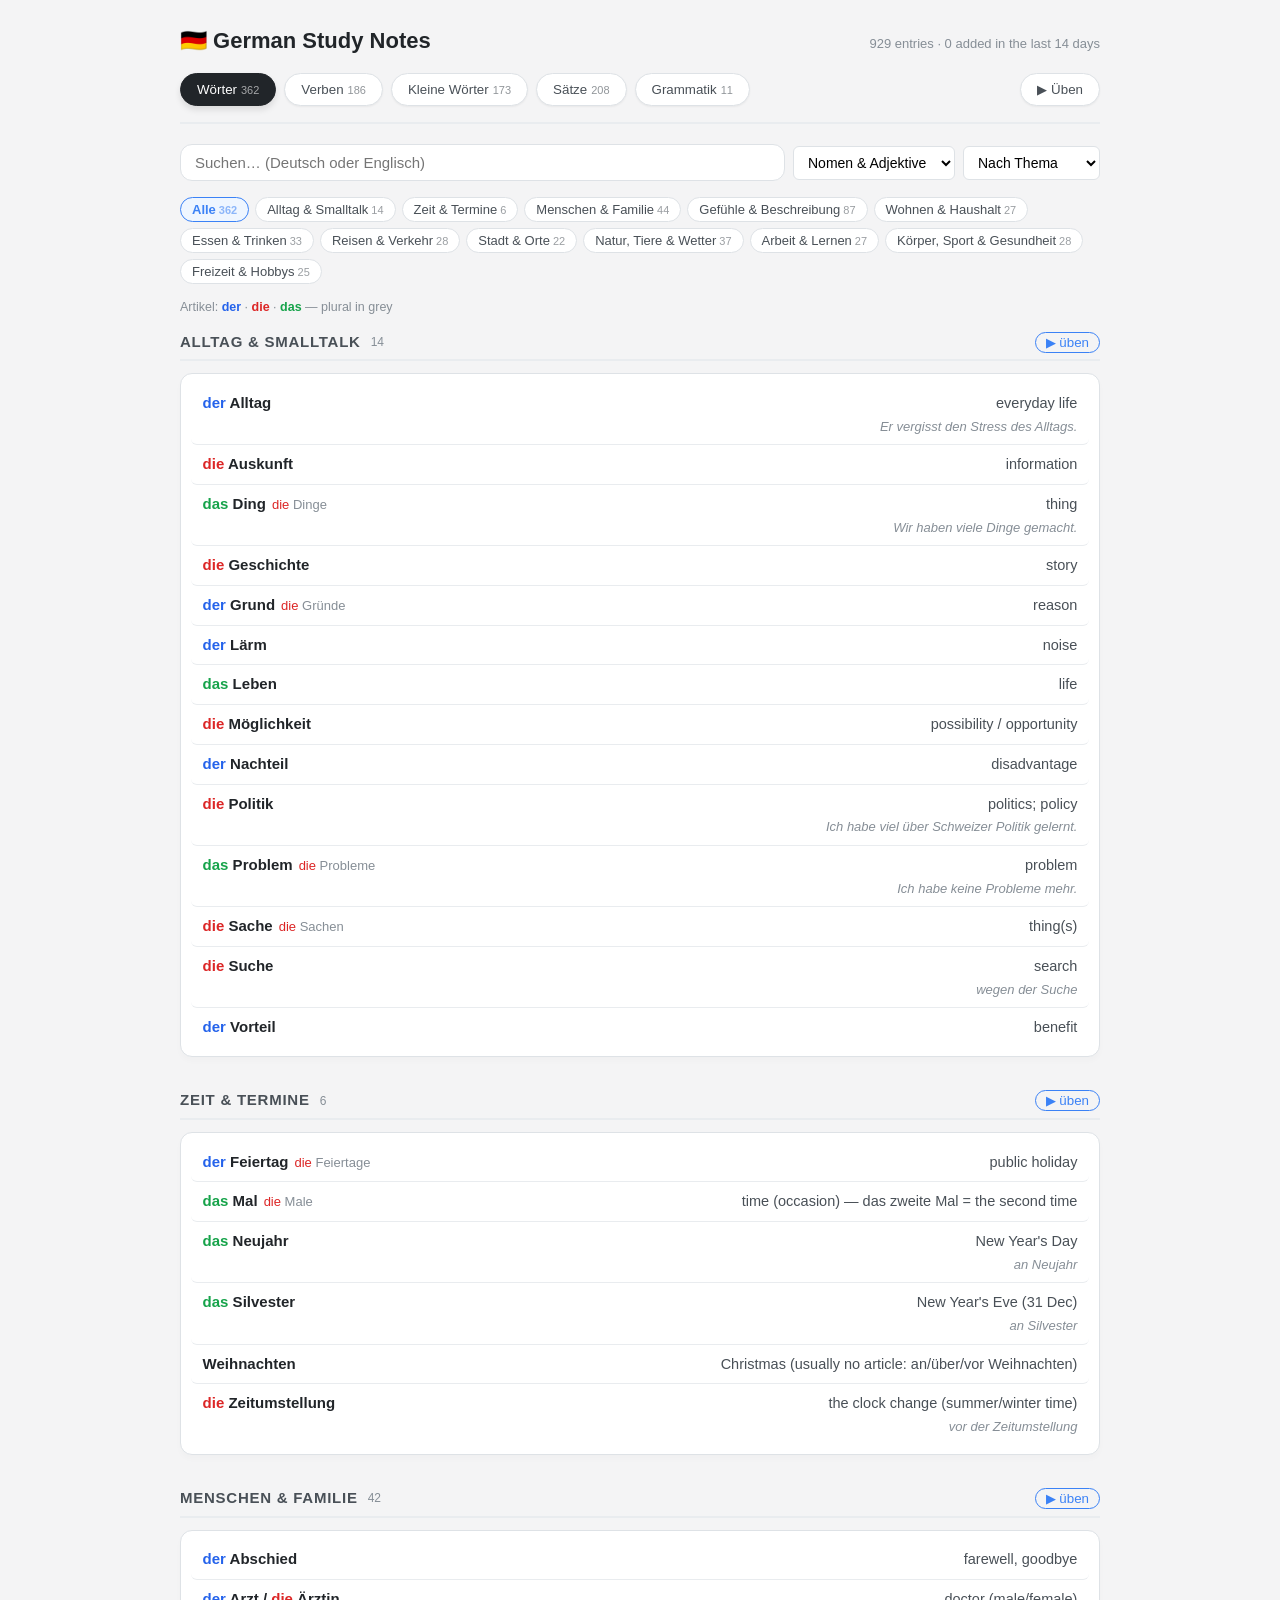
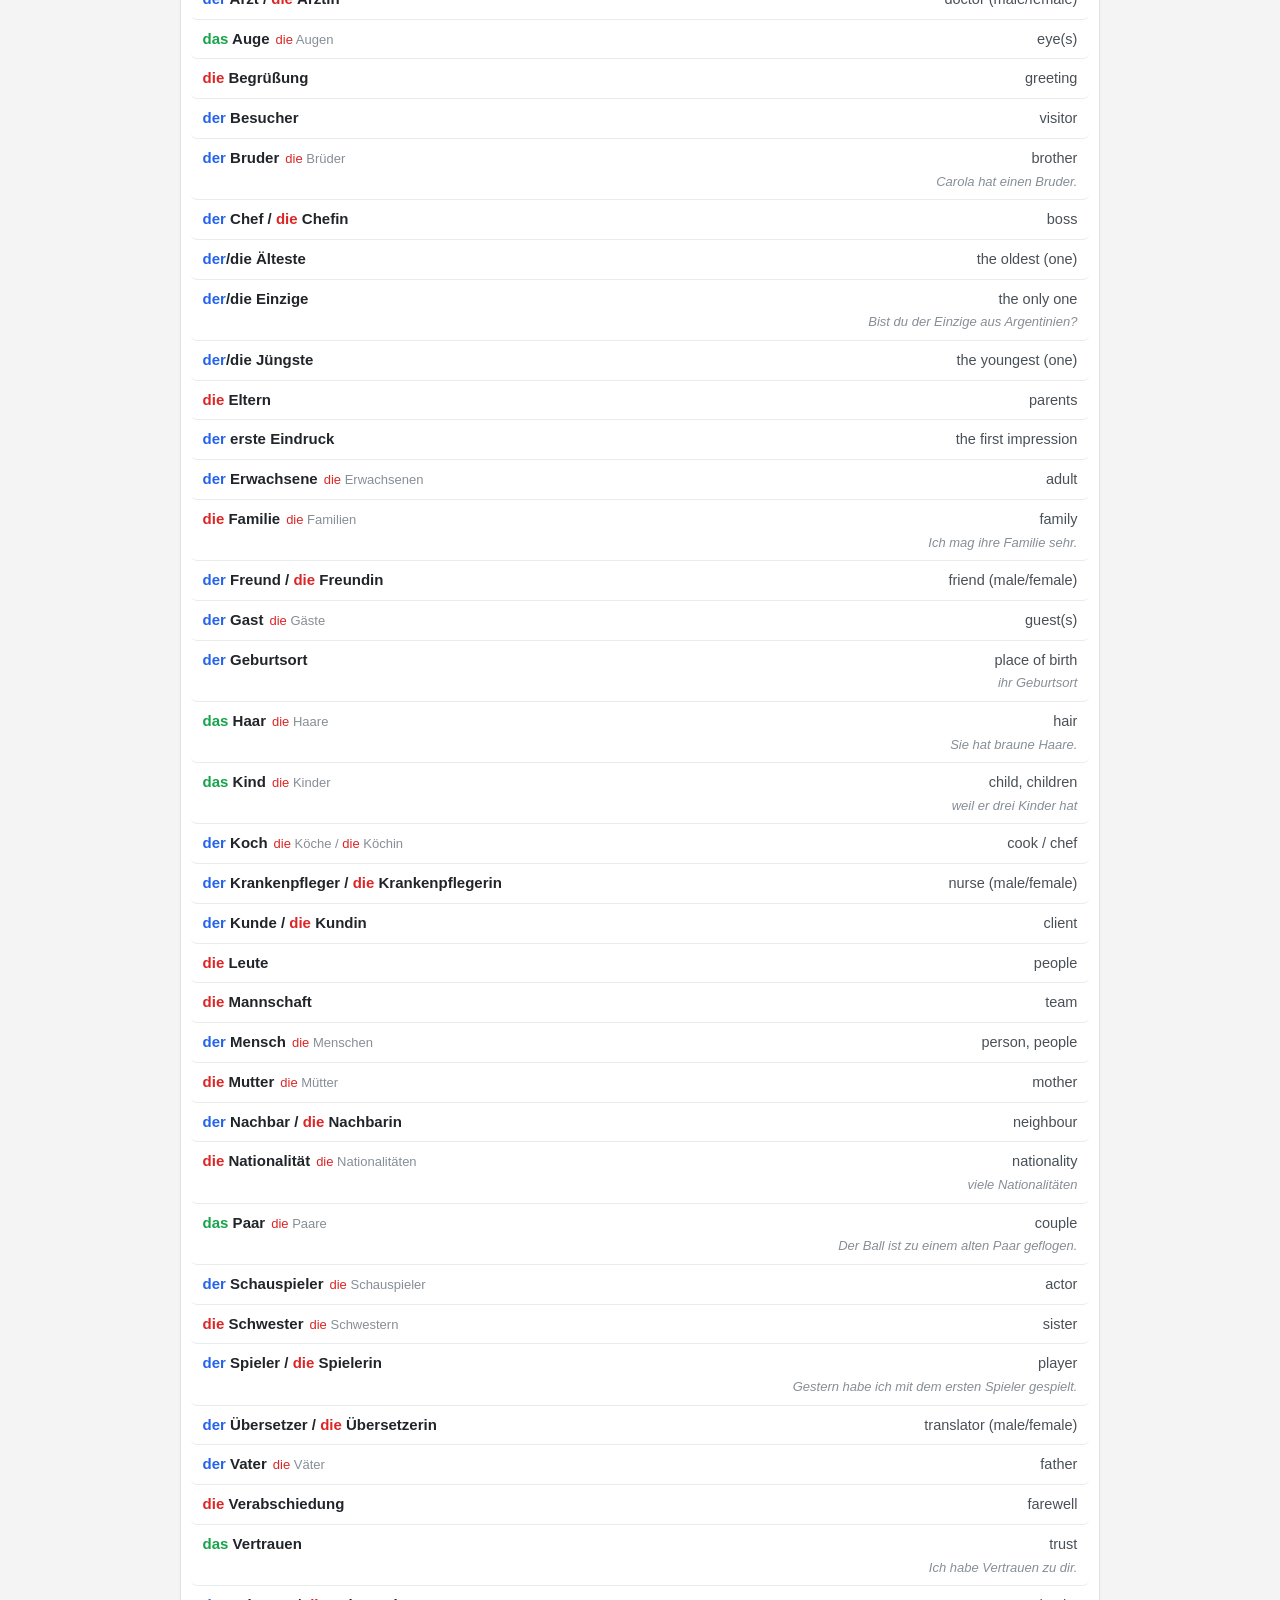
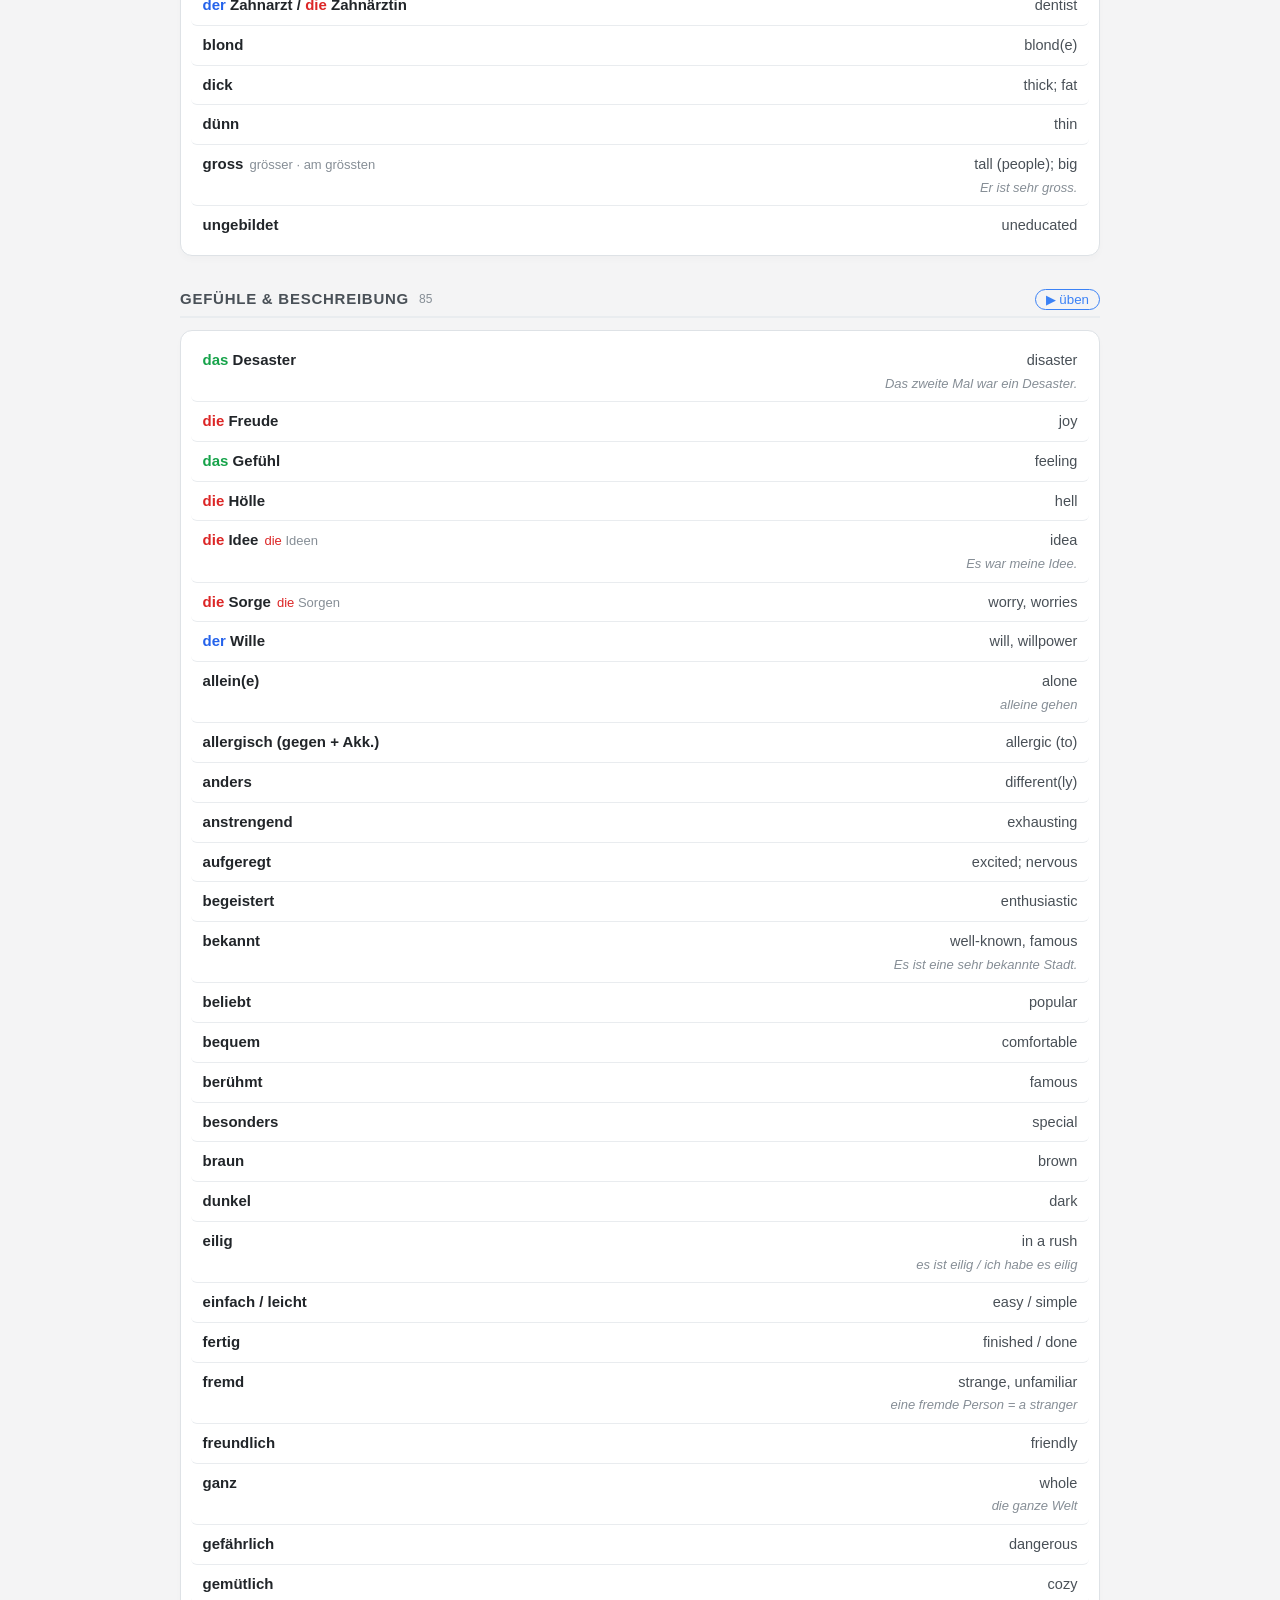
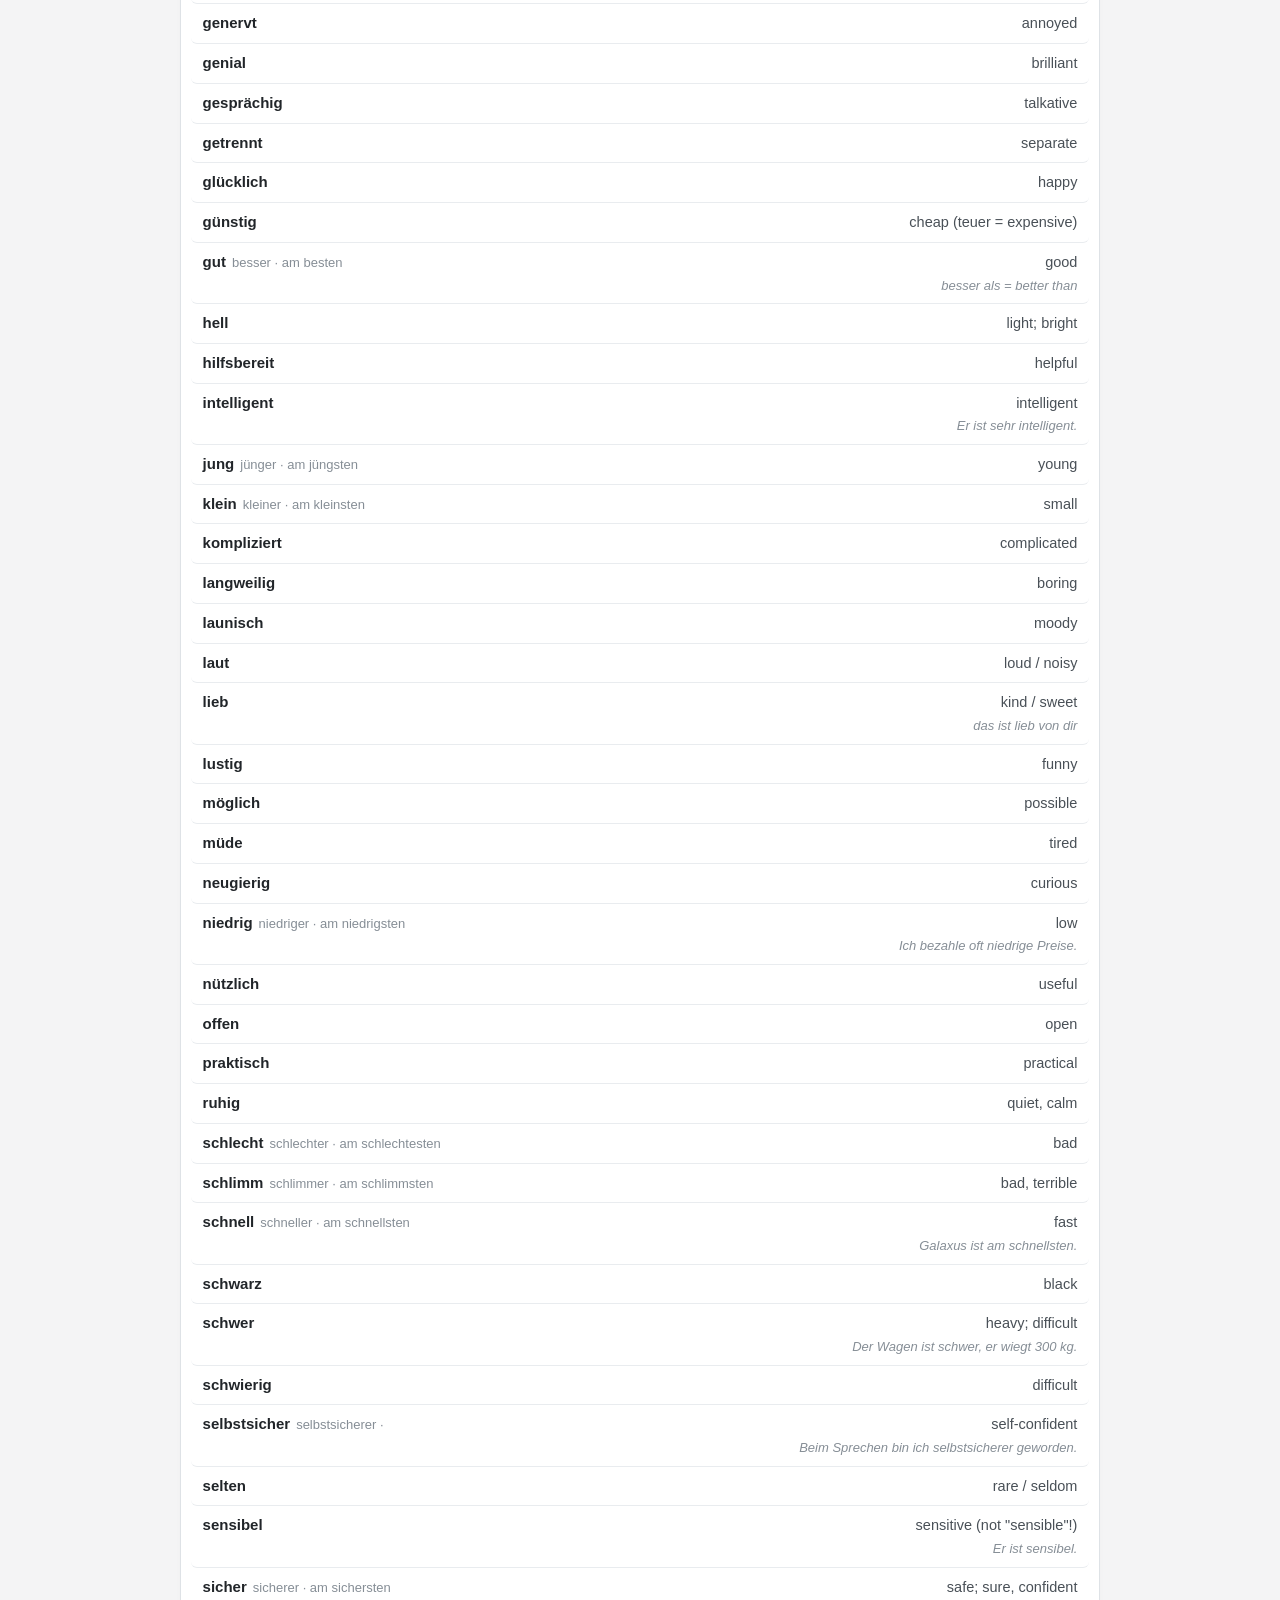
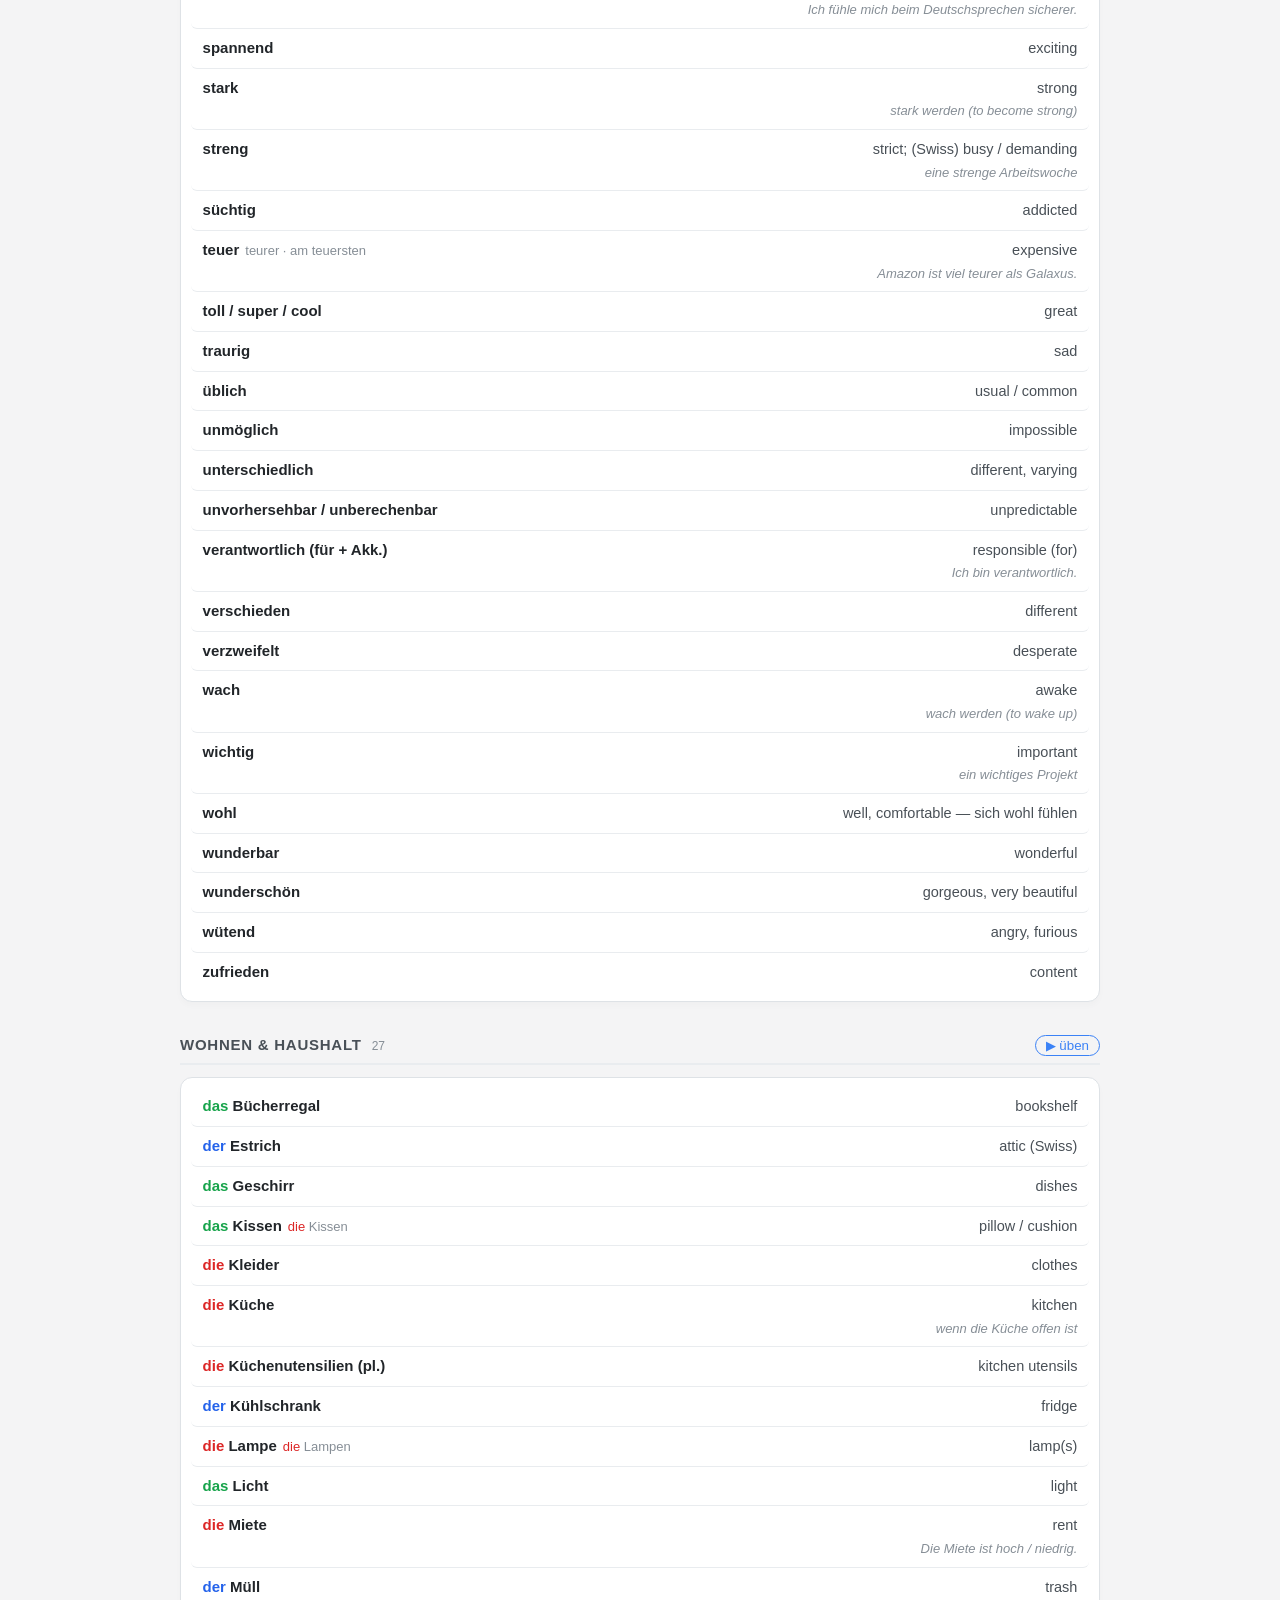
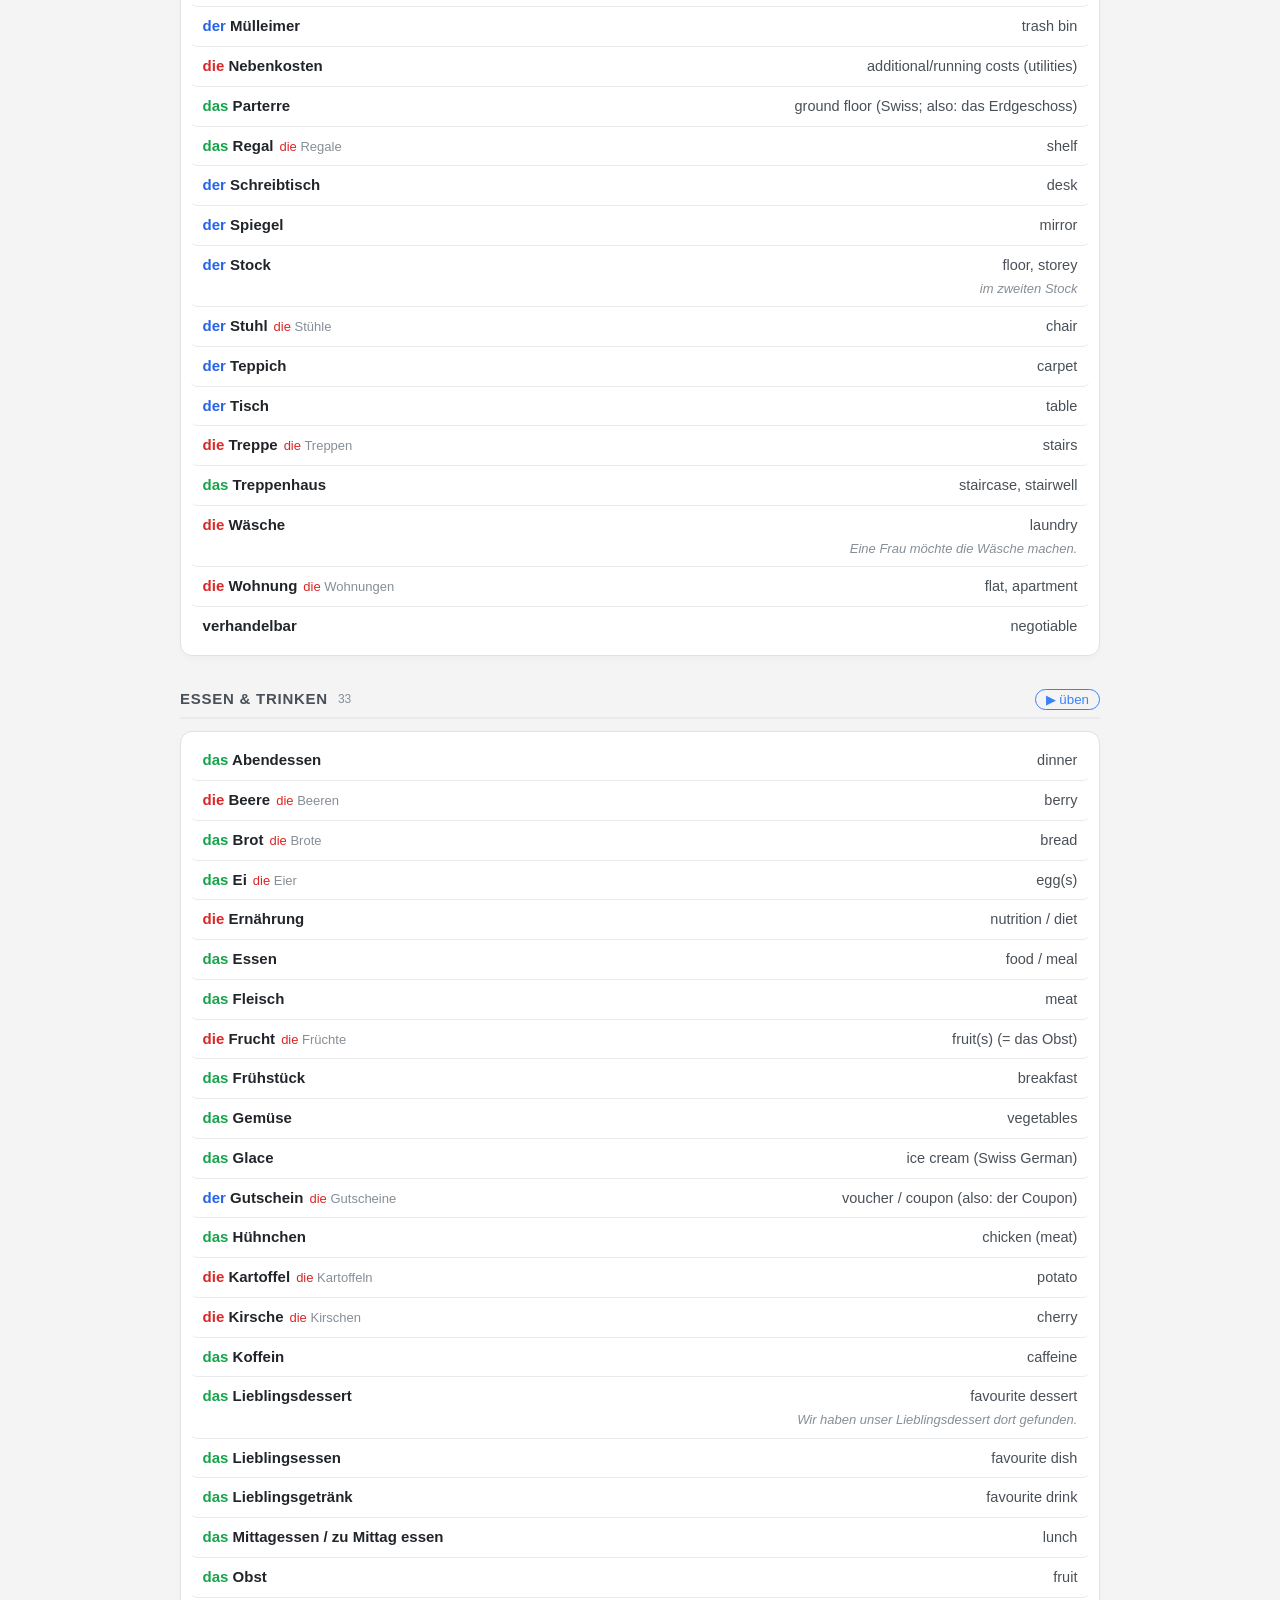
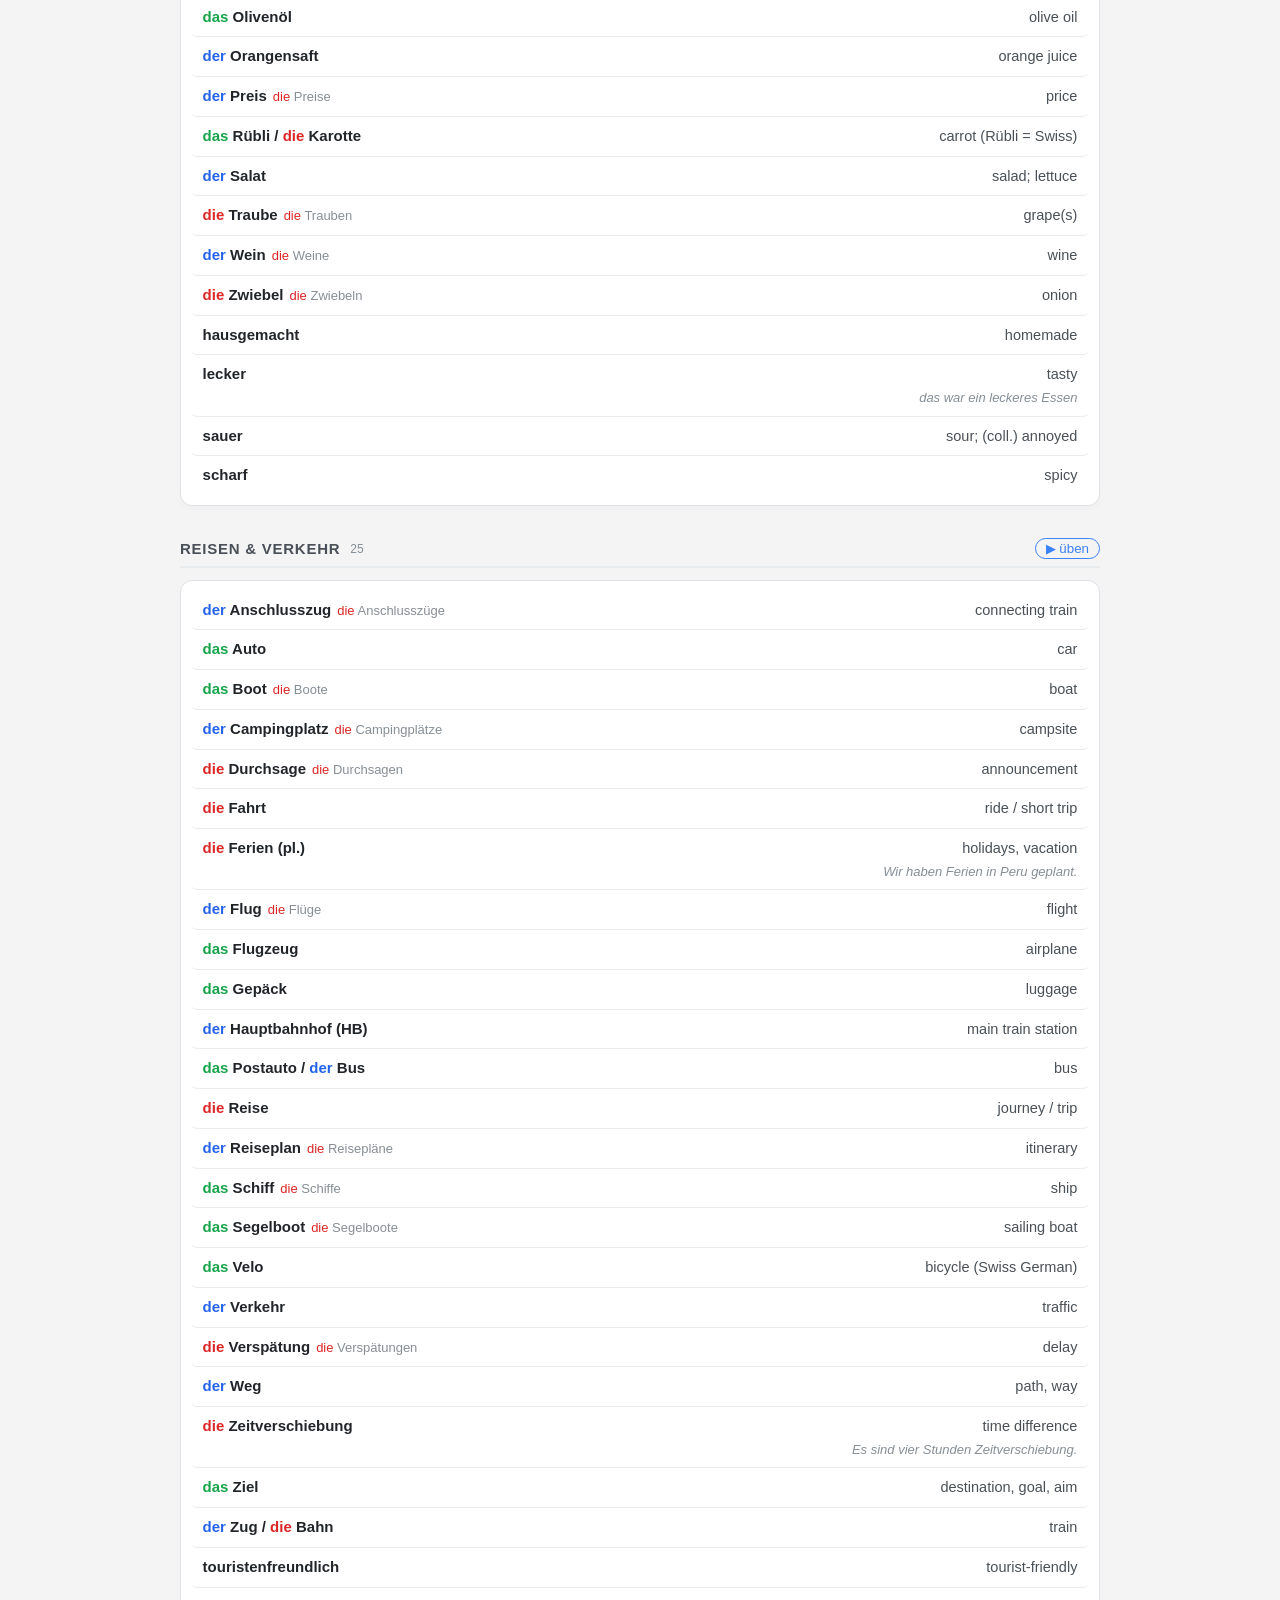
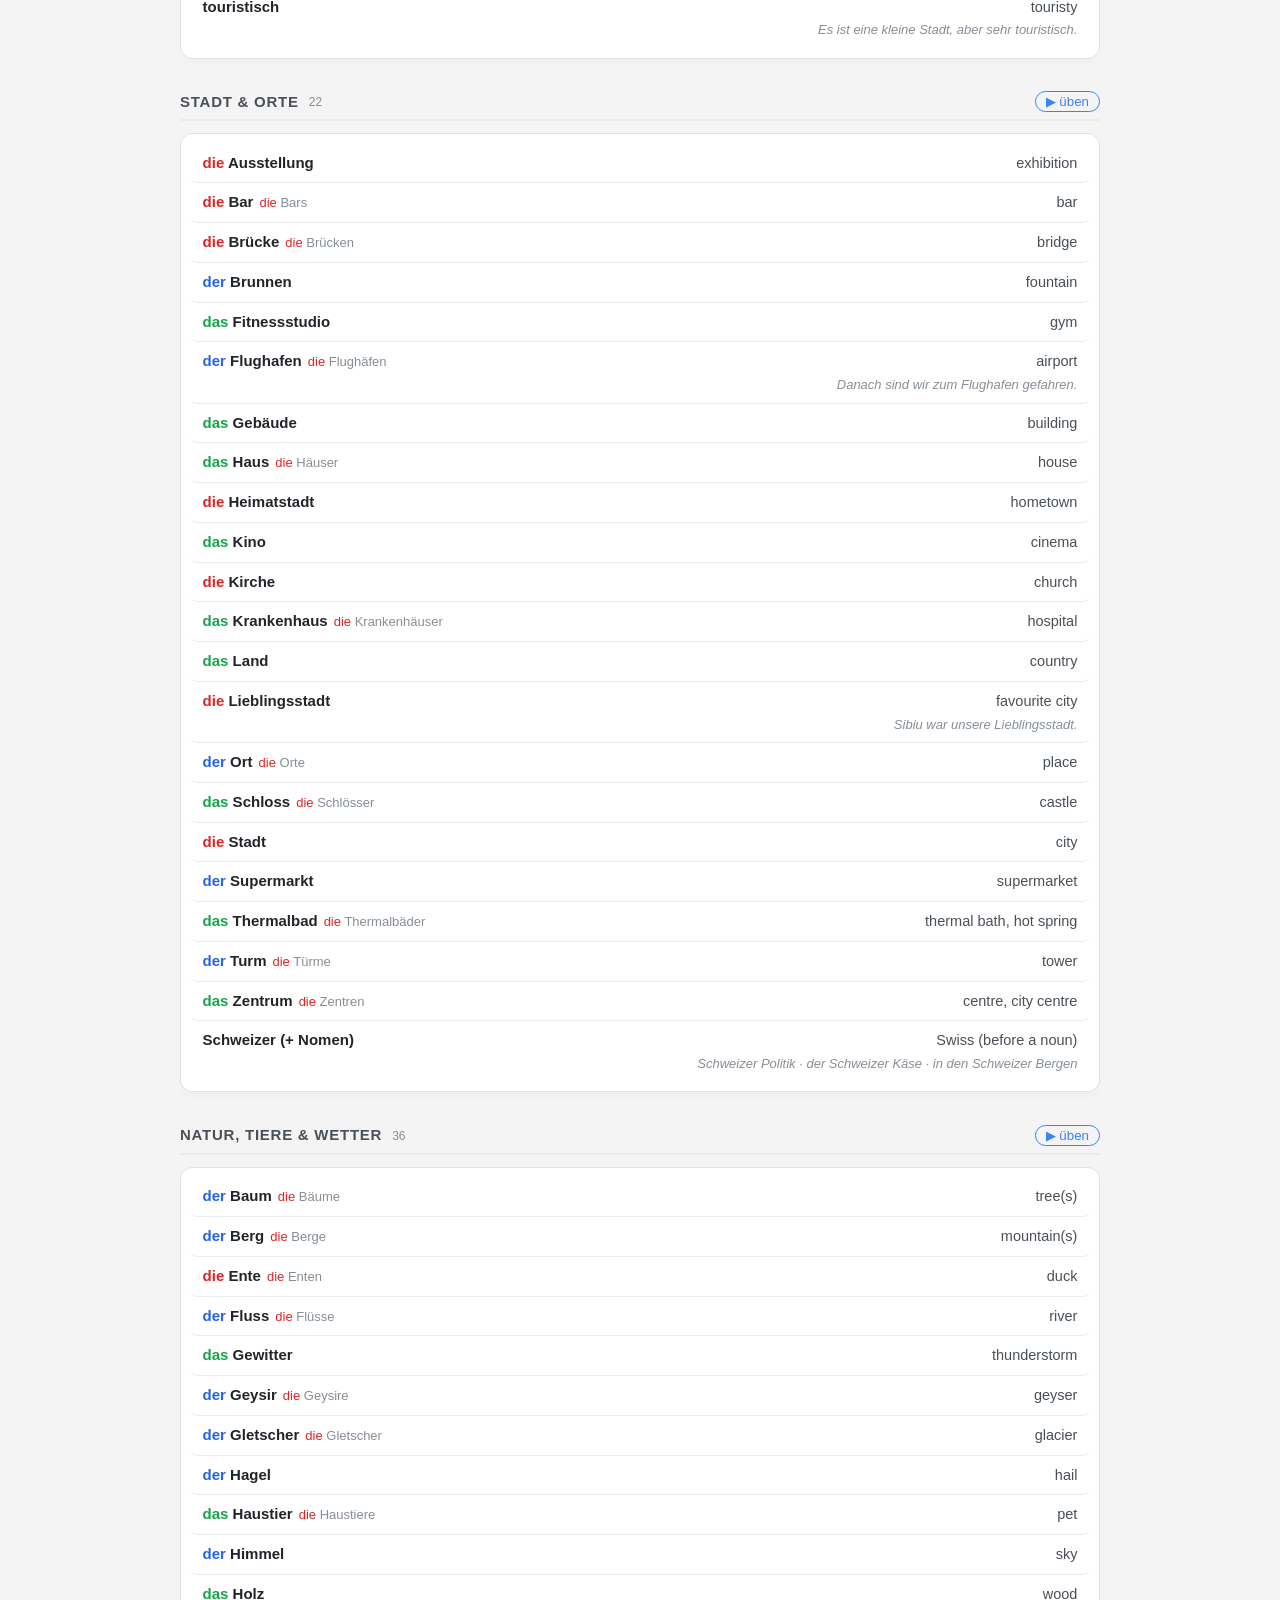
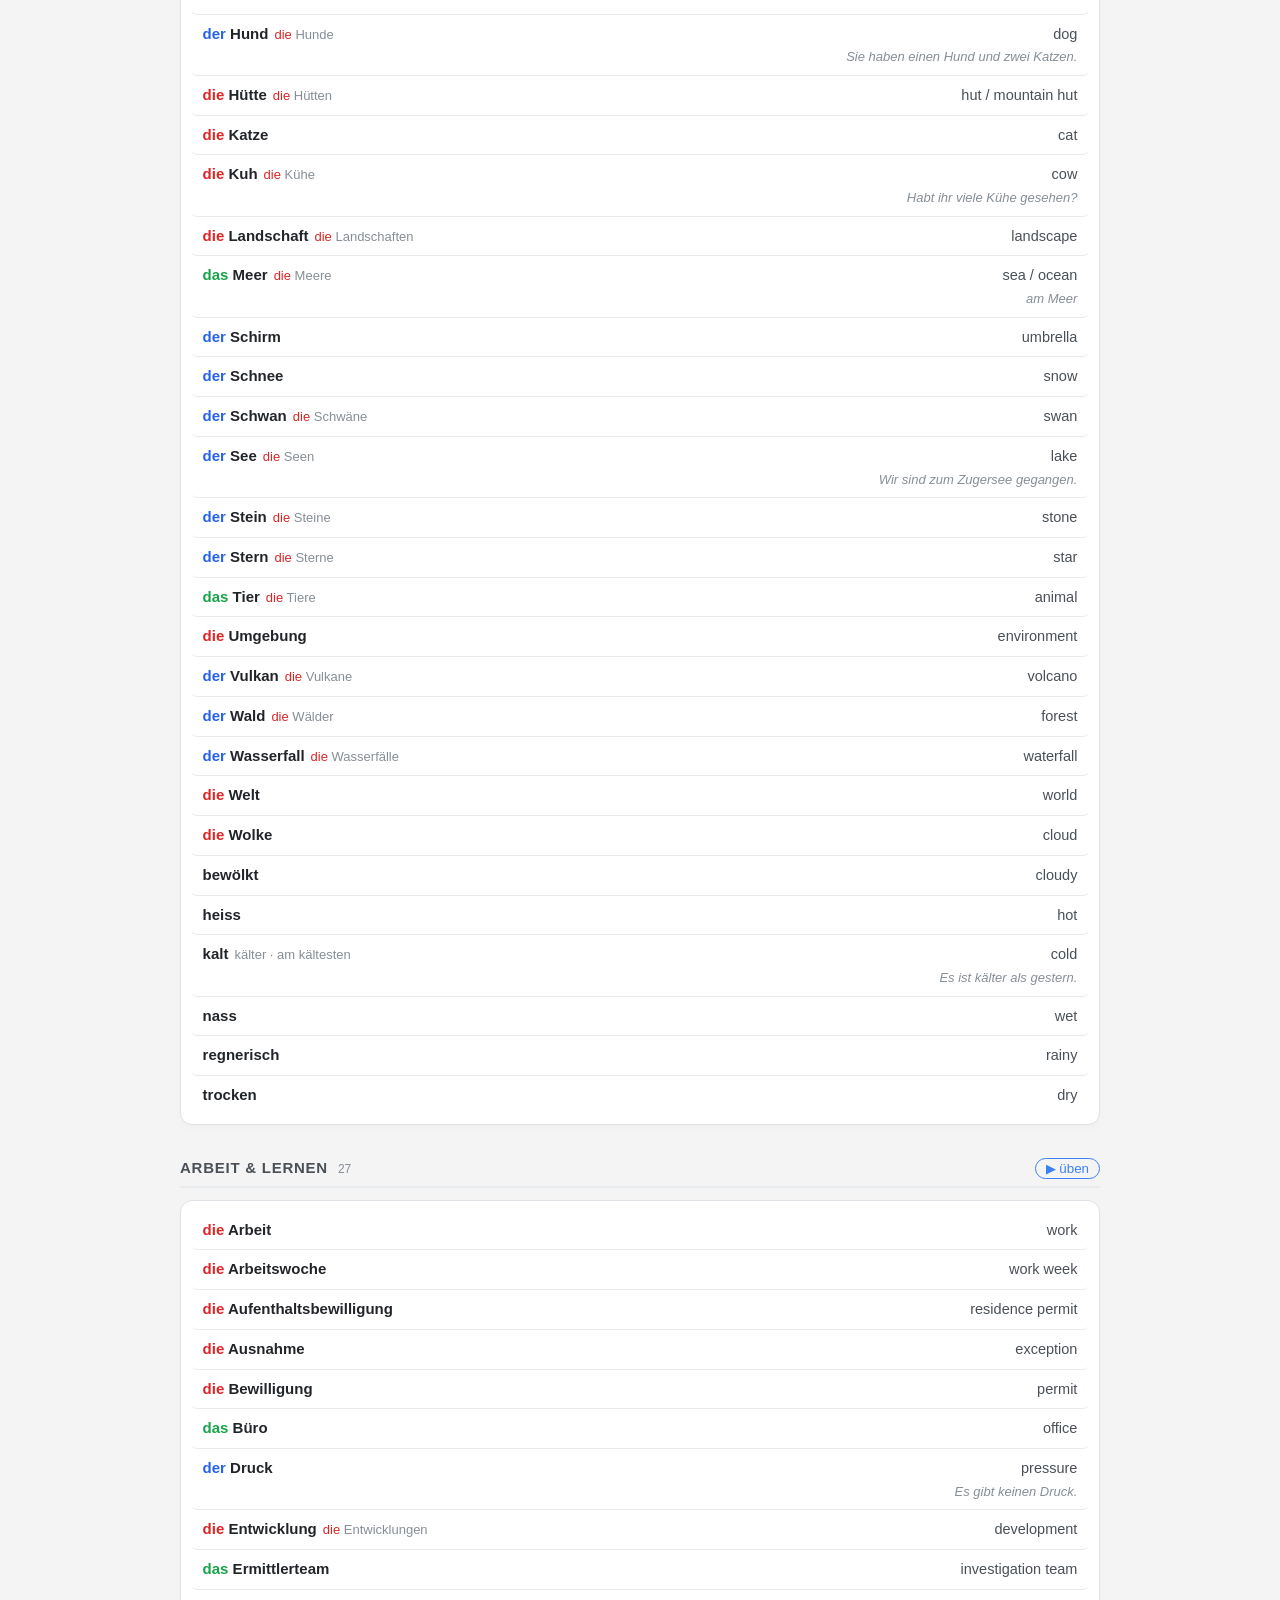
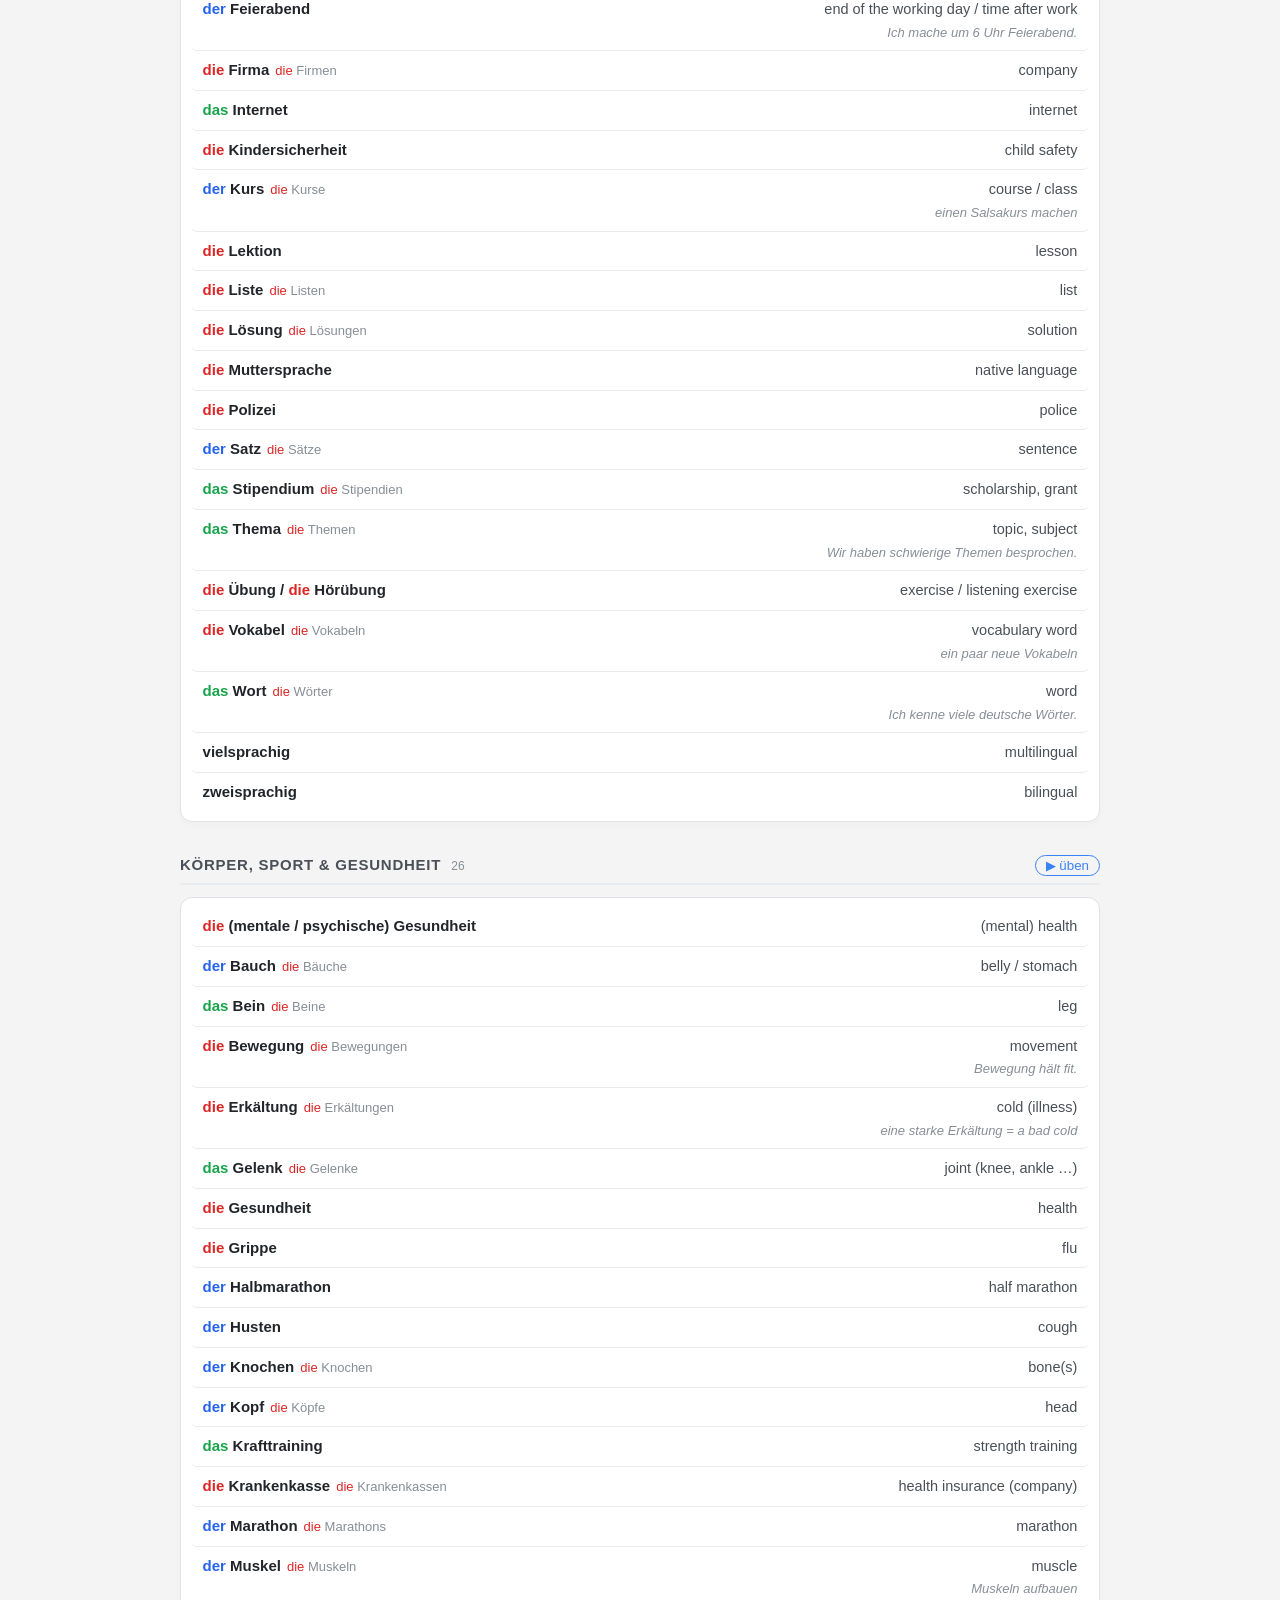
==== alle.html @ 9956e1be "Split index.html into css/, js/ and data/ files (no behaviour change) Co-Authored-By: Claude Opus 5." ====
<!DOCTYPE html>
<html lang="de">
<head>
<meta charset="UTF-8">
<meta name="viewport" content="width=device-width, initial-scale=1.0">
<title>German Study Notes</title>
<link rel="stylesheet" href="css/style.css">
</head>
<body>
<header>
  <h1>🇩🇪 German Study Notes</h1>
  <div class="stats" id="stats"></div>
</header>
<nav class="nav" id="nav"></nav>
<main id="main"></main>

<script src="data/topics.js"></script>
<script src="data/words.js"></script>
<script src="data/verbs.js"></script>
<script src="data/small.js"></script>
<script src="data/phrases.js"></script>
<script src="data/grammar.js"></script>
<script src="js/app.js"></script>
</body>
</html>
---- css/style.css ----
:root {
    --bg: #f4f4f5; --card: #ffffff; --border: #dee2e6; --border-2: #e9ecef; --border-3: #f8f9fa;
    --text: #212529; --text-2: #495057; --text-3: #868e96;
    --accent: #3b82f6; --accent-light: #eff6ff;
    --der: #2563eb; --die: #dc2626; --das: #16a34a; --pl: #9333ea;
    --r-lg: 12px; --r-sm: 6px;
  }
  * { box-sizing: border-box; }
  body { margin: 0 auto; max-width: 960px; padding: 1.5rem 1.25rem 4rem; font-family: -apple-system, BlinkMacSystemFont, "Segoe UI", Roboto, Helvetica, Arial, sans-serif; background: var(--bg); color: var(--text); line-height: 1.5; }
  header { display: flex; align-items: baseline; justify-content: space-between; gap: 1rem; flex-wrap: wrap; margin-bottom: 1rem; }
  header h1 { font-size: 22px; margin: 0; }
  header .stats { font-size: 13px; color: var(--text-3); }
  .nav { display: flex; flex-wrap: wrap; gap: 8px; padding-bottom: 1rem; border-bottom: 2px solid var(--border-2); margin-bottom: 1.25rem; }
  .tab { font: 500 14px inherit; font-family: inherit; padding: 8px 16px; border-radius: 24px; border: 1px solid var(--border); background: var(--card); cursor: pointer; color: var(--text-2); transition: all .2s; box-shadow: 0 1px 2px rgba(0,0,0,.05); }
  .tab:hover { background: var(--border-3); color: var(--text); }
  .tab.active { background: var(--text); color: #fff; border-color: var(--text); box-shadow: 0 4px 6px rgba(0,0,0,.1); }
  .tab .n { font-size: 11px; opacity: .6; margin-left: 4px; }
  .tab.practice { margin-left: auto; }
  .tab.practice.active { background: var(--accent); border-color: var(--accent); }
  .toolbar { display: flex; flex-wrap: wrap; gap: 8px; align-items: center; margin-bottom: 1rem; }
  .search { flex: 1 1 240px; font-size: 15px; padding: 9px 14px; border: 1px solid var(--border); border-radius: var(--r-lg); background: var(--card); }
  select { font: inherit; font-size: 14px; padding: 7px 10px; border-radius: var(--r-sm); border: 1px solid var(--border); background: var(--card); }
  .chips { display: flex; flex-wrap: wrap; gap: 6px; margin-bottom: 1.25rem; }
  .chip { font-family: inherit; font-size: 13px; padding: 4px 11px; border-radius: 16px; border: 1px solid var(--border); background: var(--card); color: var(--text-2); cursor: pointer; }
  .chip:hover { border-color: var(--text-3); }
  .chip.on { background: var(--accent-light); border-color: var(--accent); color: var(--accent); font-weight: 600; }
  .chip .n { opacity: .55; font-size: 11px; margin-left: 3px; }
  .section { display: none; } .section.visible { display: block; animation: fadeIn .25s ease; }
  @keyframes fadeIn { from { opacity: 0; transform: translateY(4px); } to { opacity: 1; transform: none; } }
  h3 { display: flex; align-items: center; gap: 10px; font-size: 15px; font-weight: 600; color: var(--text-2); text-transform: uppercase; letter-spacing: .05em; margin: 2rem 0 .75rem; border-bottom: 2px solid var(--border-2); padding-bottom: 6px; }
  h3:first-child { margin-top: 0; }
  h3 .count { font-size: 12px; color: var(--text-3); font-weight: 500; letter-spacing: 0; text-transform: none; }
  h3 .go { margin-left: auto; font: 500 12px inherit; font-family: inherit; text-transform: none; letter-spacing: 0; color: var(--accent); background: none; border: 1px solid var(--accent); border-radius: 14px; padding: 2px 10px; cursor: pointer; }
  h3 .go:hover { background: var(--accent-light); }
  .card { background: var(--card); border: 1px solid var(--border); border-radius: var(--r-lg); padding: .6rem; margin-bottom: 1rem; box-shadow: 0 4px 6px rgba(0,0,0,.02); }
  .row { display: flex; justify-content: space-between; align-items: baseline; gap: 1.5rem; padding: 8px 12px; border-bottom: 1px solid var(--border-2); font-size: 15px; border-radius: var(--r-sm); }
  .row:last-child { border-bottom: none; }
  .row:hover { background: var(--bg); }
  .de { font-weight: 600; flex: 1; }
  .en { color: var(--text-2); font-size: 14.5px; text-align: right; flex: 1; }
  .ex { display: block; font-size: 13px; color: var(--text-3); font-style: italic; font-weight: 400; margin-top: 2px; }
  .en .ex { text-align: right; }
  .pl { font-weight: 400; color: var(--text-3); font-size: 13px; margin-left: 6px; }
  .komp { font-weight: 400; color: var(--text-3); font-size: 13px; margin-left: 6px; }
  .art-der { color: var(--der); } .art-die { color: var(--die); } .art-das { color: var(--das); }
  .new { font-size: 10px; font-weight: 700; color: #fff; background: var(--accent); border-radius: 8px; padding: 1px 6px; margin-left: 6px; vertical-align: 2px; }
  .legend { font-size: 12.5px; color: var(--text-3); margin: -6px 0 14px; }
  .legend b { font-weight: 600; }
  .empty { color: var(--text-3); font-style: italic; padding: 2rem; text-align: center; }
  /* verbs */
  .vtable { width: 100%; border-collapse: collapse; font-size: 14.5px; }
  .vtable th { text-align: left; padding: 9px 12px; background: var(--border-3); color: var(--text-2); font-weight: 600; border-bottom: 2px solid var(--border-2); font-size: 13px; }
  .vtable td { padding: 8px 12px; border-bottom: 1px solid var(--border-2); vertical-align: top; }
  .vtable tr.v { cursor: pointer; }
  .vtable tr.v:hover td { background: var(--bg); }
  .vtable tr.v td:first-child::before { content: "▸ "; color: var(--accent); font-size: 11px; }
  .vtable tr.v.open td:first-child::before { content: "▾ "; }
  .vf { font-weight: 600; color: var(--accent); }
  .tag { display: inline-block; font-size: 10.5px; font-weight: 600; padding: 0 6px; border-radius: 8px; margin-left: 4px; vertical-align: 1px; }
  .tag.irr { background: #fef3c7; color: #92400e; } .tag.sep { background: #e0f2fe; color: #075985; } .tag.refl { background: #f3e8ff; color: #6b21a8; } .tag.sein { background: #dcfce7; color: #166534; }
  .vdetail td { background: var(--bg); }
  .conj-grid { display: grid; grid-template-columns: repeat(3, 1fr); gap: 6px 14px; margin: 4px 0 8px; }
  .conj-grid div { background: var(--card); border: 1px solid var(--border-2); border-radius: var(--r-sm); padding: 4px 10px; display: flex; justify-content: space-between; gap: 8px; }
  .pro { color: var(--text-3); }
  .vnote { font-size: 13px; color: var(--text-2); margin-top: 4px; }
  /* grammar */
  .toc { display: flex; flex-wrap: wrap; gap: 6px; margin-bottom: 1.25rem; }
  .gsec { background: var(--card); border: 1px solid var(--border); border-radius: var(--r-lg); padding: 1.25rem 1.4rem; margin-bottom: 1.25rem; scroll-margin-top: 12px; }
  .gsec h2 { font-size: 18px; margin: 0 0 .6rem; display: flex; align-items: center; gap: 10px; }
  .gsec h2 .num { font-size: 13px; color: var(--text-3); font-weight: 500; }
  .gsec h2 .go { margin-left: auto; font: 500 12px inherit; font-family: inherit; color: var(--accent); background: none; border: 1px solid var(--accent); border-radius: 14px; padding: 2px 10px; cursor: pointer; }
  .gsec p { margin: 0 0 8px; font-size: 14.5px; color: var(--text-2); }
  .rule { border-left: 4px solid var(--accent); padding: 10px 14px; margin: 10px 0; background: var(--accent-light); border-radius: 0 var(--r-sm) var(--r-sm) 0; }
  .rule .t { font-weight: 600; font-size: 15.5px; }
  .rule .e { font-size: 14.5px; color: var(--text-2); margin-top: 2px; }
  .rule .n { font-size: 13px; color: var(--text-2); margin-top: 4px; font-style: italic; opacity: .85; }
  .gtable { width: 100%; border-collapse: collapse; font-size: 14px; margin: 10px 0; }
  .gtable th { text-align: left; padding: 7px 10px; background: var(--border-3); border-bottom: 2px solid var(--border-2); color: var(--text-2); }
  .gtable td { padding: 6px 10px; border-bottom: 1px solid var(--border-2); }
  .gcols { columns: 3 220px; column-gap: 20px; font-size: 14px; margin-top: 8px; }
  .gcols div { break-inside: avoid; padding: 3px 0; border-bottom: 1px dashed var(--border-2); }
  details summary { cursor: pointer; color: var(--accent); font-size: 14px; margin-top: 8px; }
  /* practice */
  .pr-settings { display: grid; grid-template-columns: repeat(auto-fill, minmax(170px, 1fr)); gap: 10px 14px; background: var(--card); border: 1px solid var(--border); border-radius: var(--r-lg); padding: 14px 16px; margin-bottom: 1rem; }
  .pr-settings label { display: flex; flex-direction: column; gap: 4px; font-size: 12px; font-weight: 600; color: var(--text-3); text-transform: uppercase; letter-spacing: .04em; }
  .pr-settings label.inline { flex-direction: row; align-items: center; gap: 6px; text-transform: none; letter-spacing: 0; font-size: 14px; color: var(--text-2); font-weight: 500; }
  .pr-info { display: flex; justify-content: space-between; flex-wrap: wrap; gap: 8px; font-size: 13.5px; color: var(--text-2); margin-bottom: 10px; }
  .boxes { display: flex; gap: 3px; align-items: center; }
  .boxes span { display: inline-block; min-width: 26px; text-align: center; font-size: 11px; padding: 1px 4px; border-radius: 4px; background: var(--border-2); color: var(--text-2); }
  .fc { max-width: 640px; margin: 0 auto; min-height: 260px; background: var(--card); border: 2px solid var(--border); border-radius: var(--r-lg); box-shadow: 0 8px 16px rgba(0,0,0,.06); display: flex; flex-direction: column; justify-content: center; align-items: center; text-align: center; padding: 2rem 1.5rem; cursor: pointer; position: relative; }
  .fc .kind { position: absolute; top: 10px; left: 14px; font-size: 11px; color: var(--text-3); text-transform: uppercase; letter-spacing: .05em; }
  .fc .front { font-size: 22px; font-weight: 600; }
  .fc .hint { font-size: 14px; color: var(--text-3); margin-top: 6px; }
  .fc .back { margin-top: 20px; padding-top: 20px; border-top: 1px dashed var(--border-2); color: var(--accent); font-size: 19px; font-weight: 500; width: 100%; }
  .fc .back .ex { color: var(--text-3); font-size: 14px; text-align: center; }
  .fc .tap { position: absolute; bottom: 8px; right: 12px; font-size: 11px; color: var(--text-3); }
  .fc .conj-grid { text-align: left; font-size: 15px; color: var(--text); }
  .grade { display: flex; justify-content: center; gap: 10px; margin-top: 18px; flex-wrap: wrap; }
  .grade button, .btn { font-family: inherit; padding: 10px 20px; font-size: 15px; font-weight: 600; border: none; border-radius: 24px; cursor: pointer; color: #fff; background: var(--text); }
  .grade .again { background: #dc2626; } .grade .hard { background: #d97706; } .grade .good { background: #16a34a; }
  .grade button small { display: block; font-size: 11px; font-weight: 400; opacity: .85; }
  .btn.light { background: var(--card); color: var(--text-2); border: 1px solid var(--border); }
  .kbd { text-align: center; font-size: 12px; color: var(--text-3); margin-top: 12px; }
  @media (max-width: 640px) {
    .row { flex-direction: column; gap: 2px; } .en, .en .ex { text-align: left; }
    .conj-grid { grid-template-columns: 1fr 1fr; }
    .tab.practice { margin-left: 0; }
    .vtable .hide-sm { display: none; }
  }
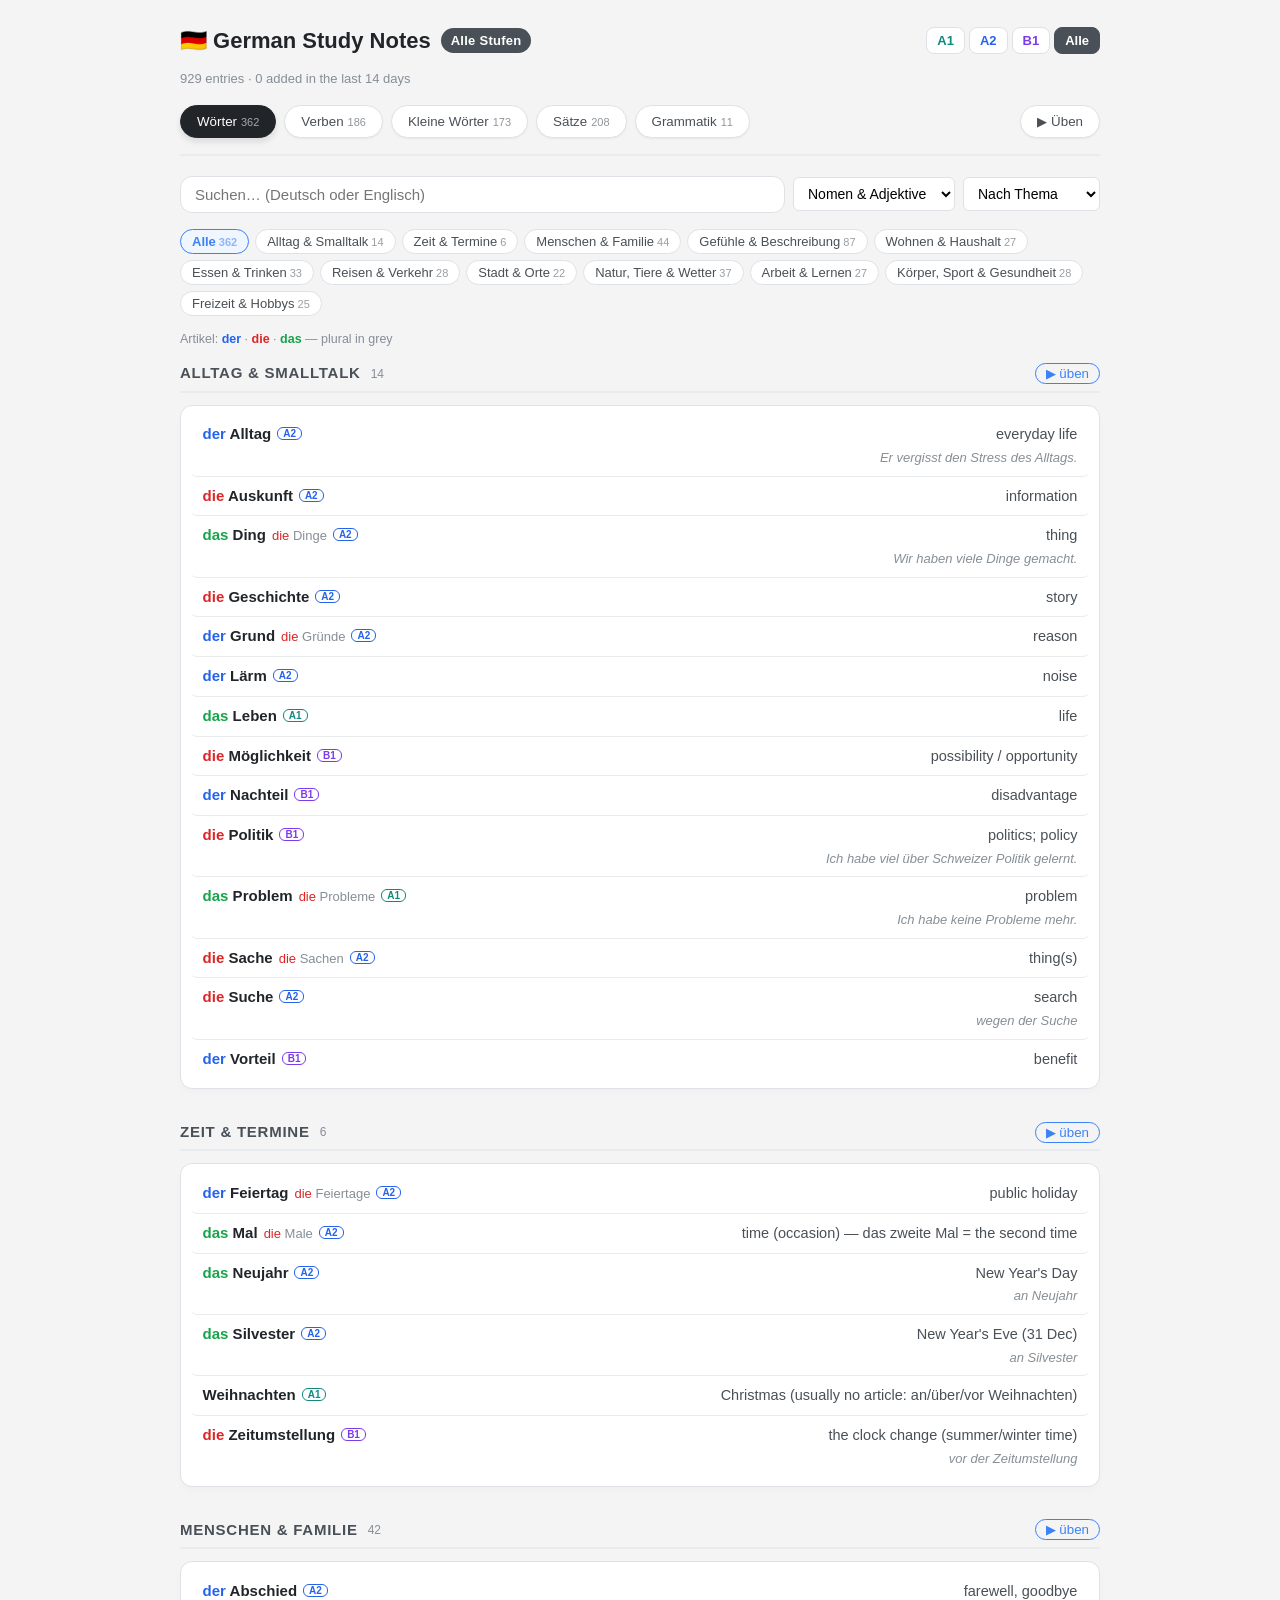
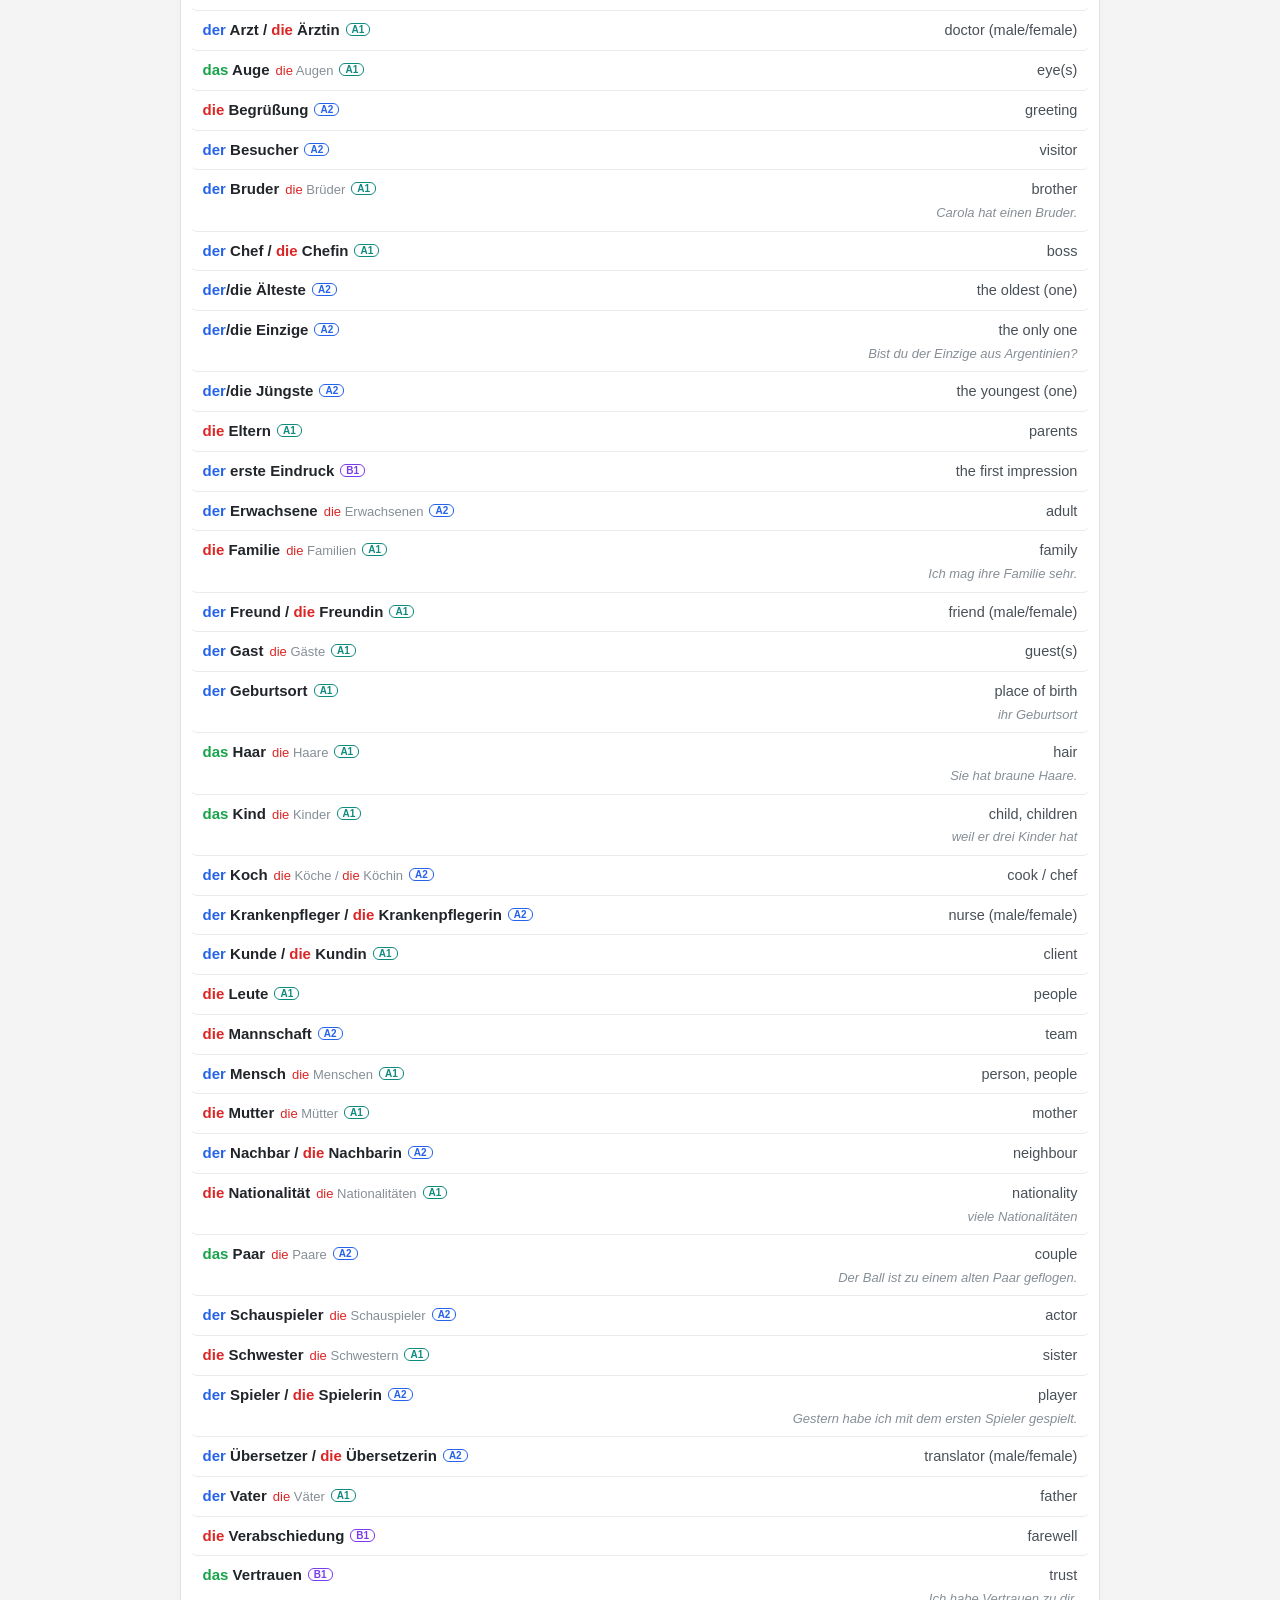
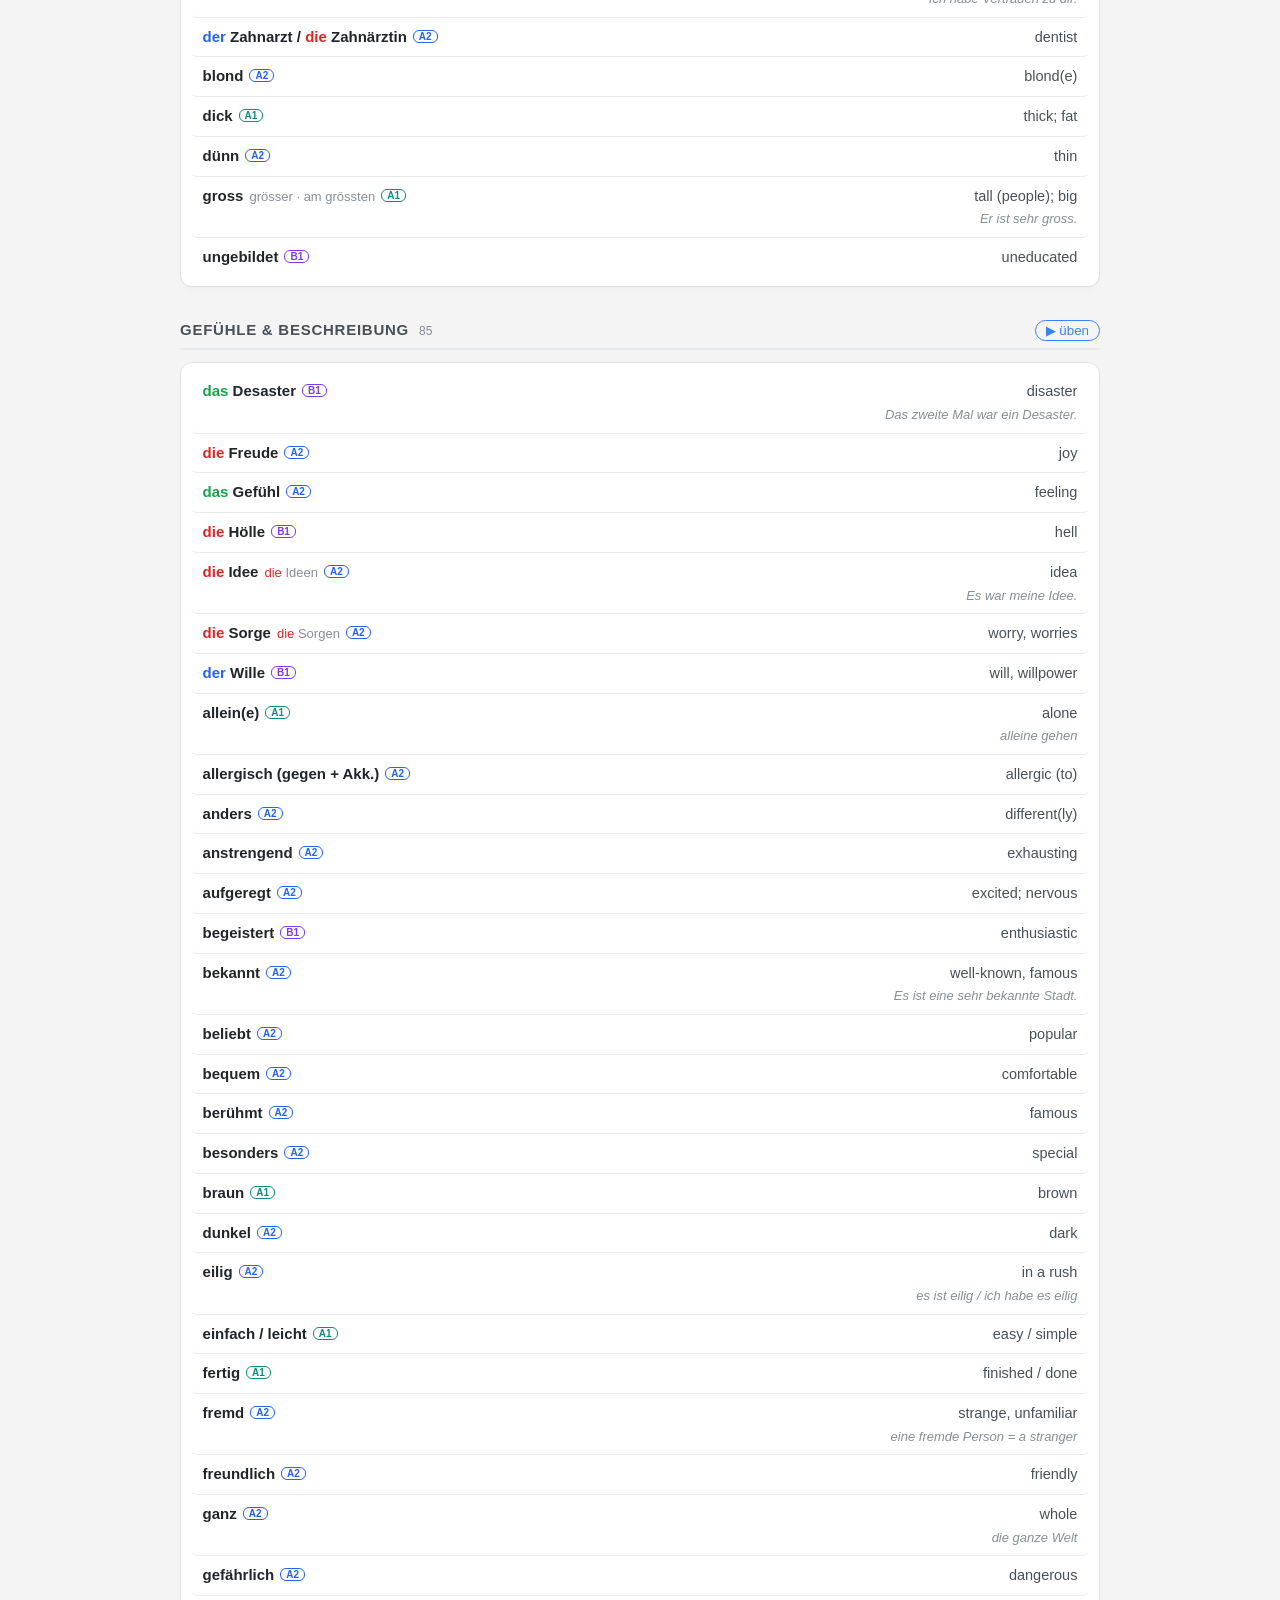
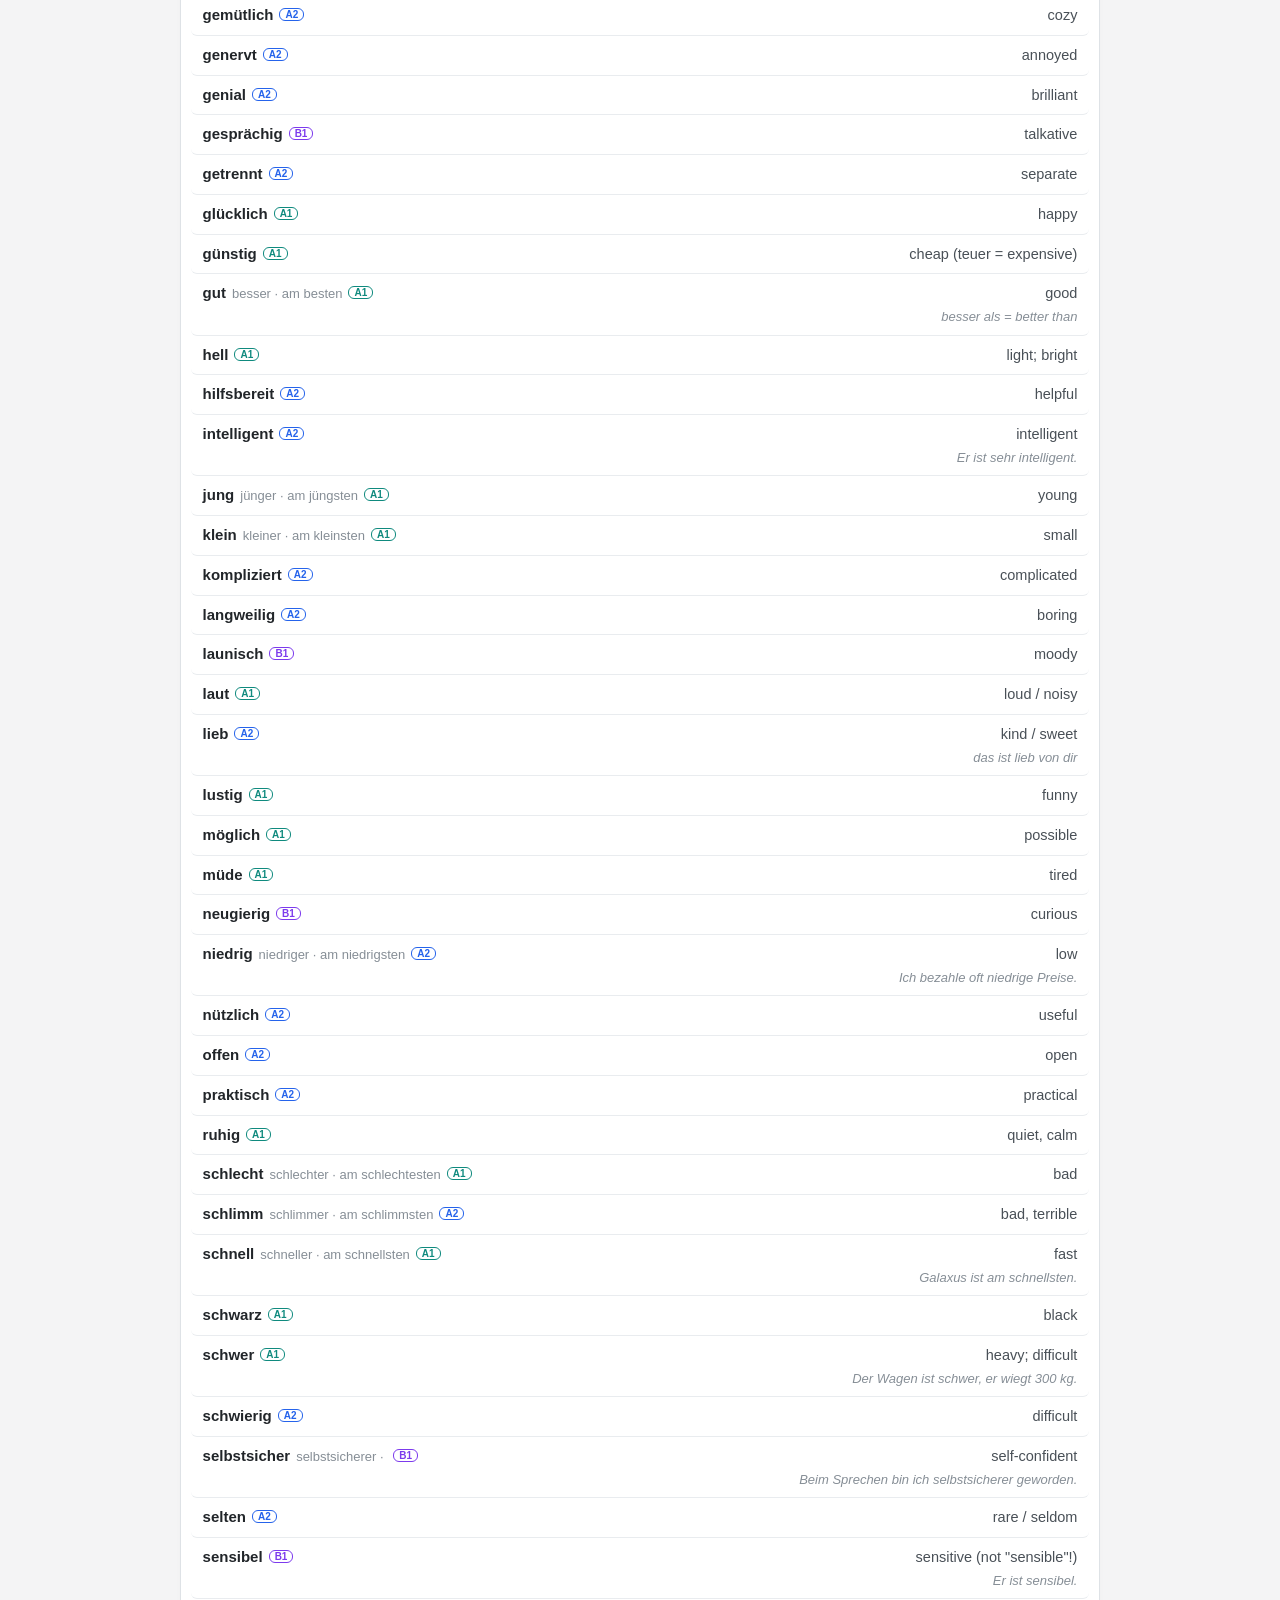
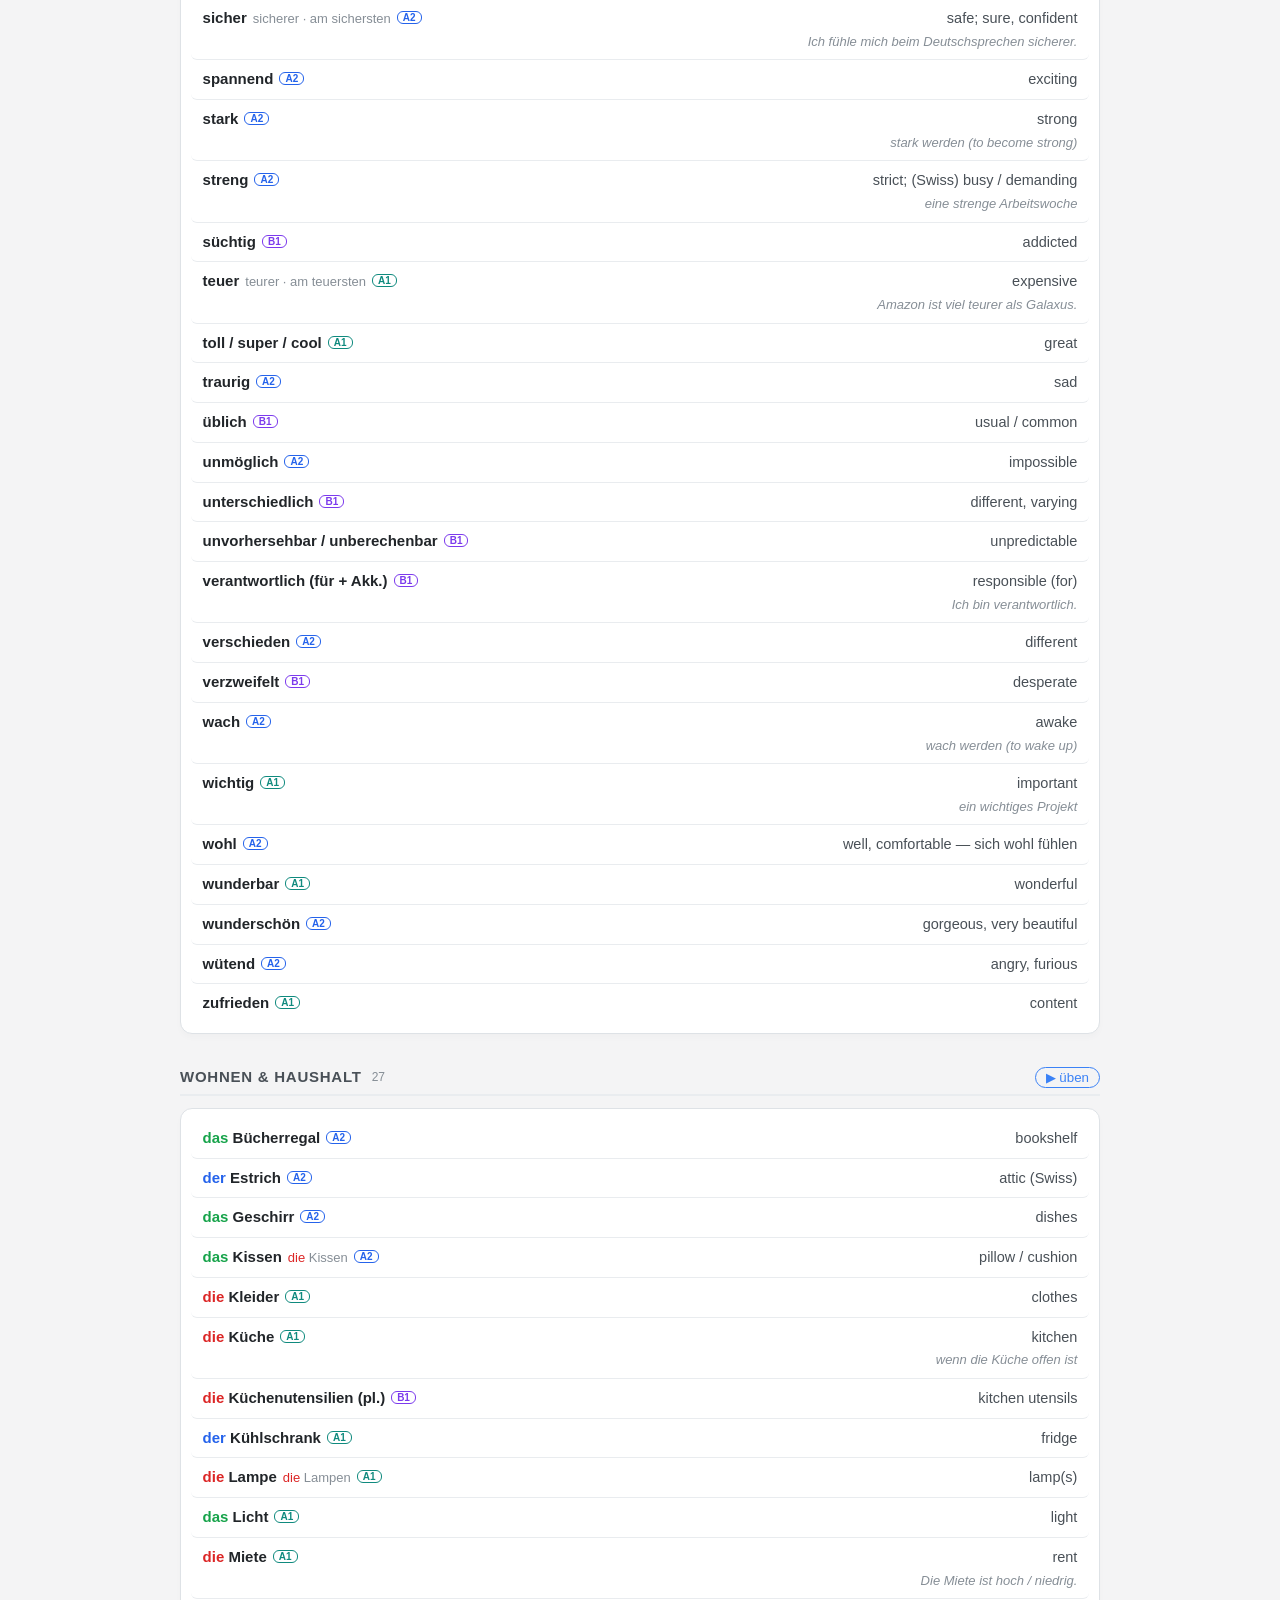
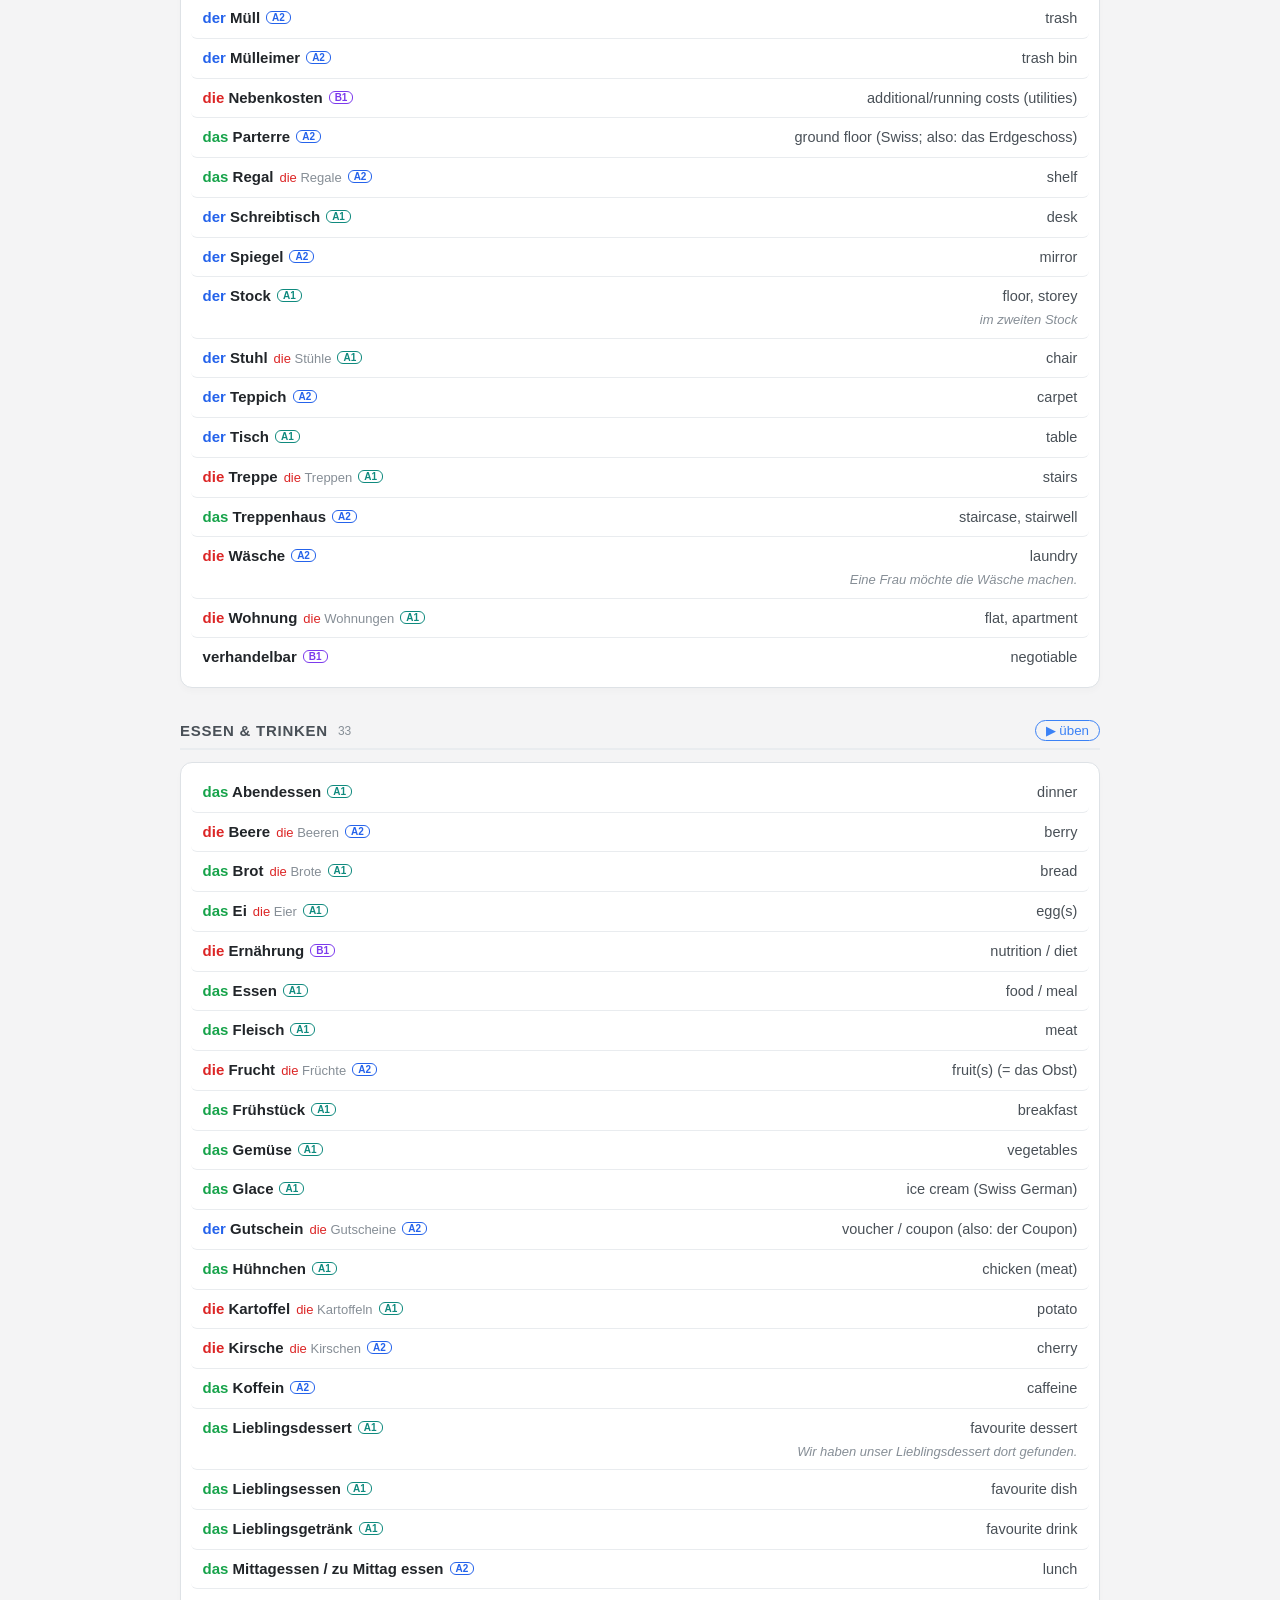
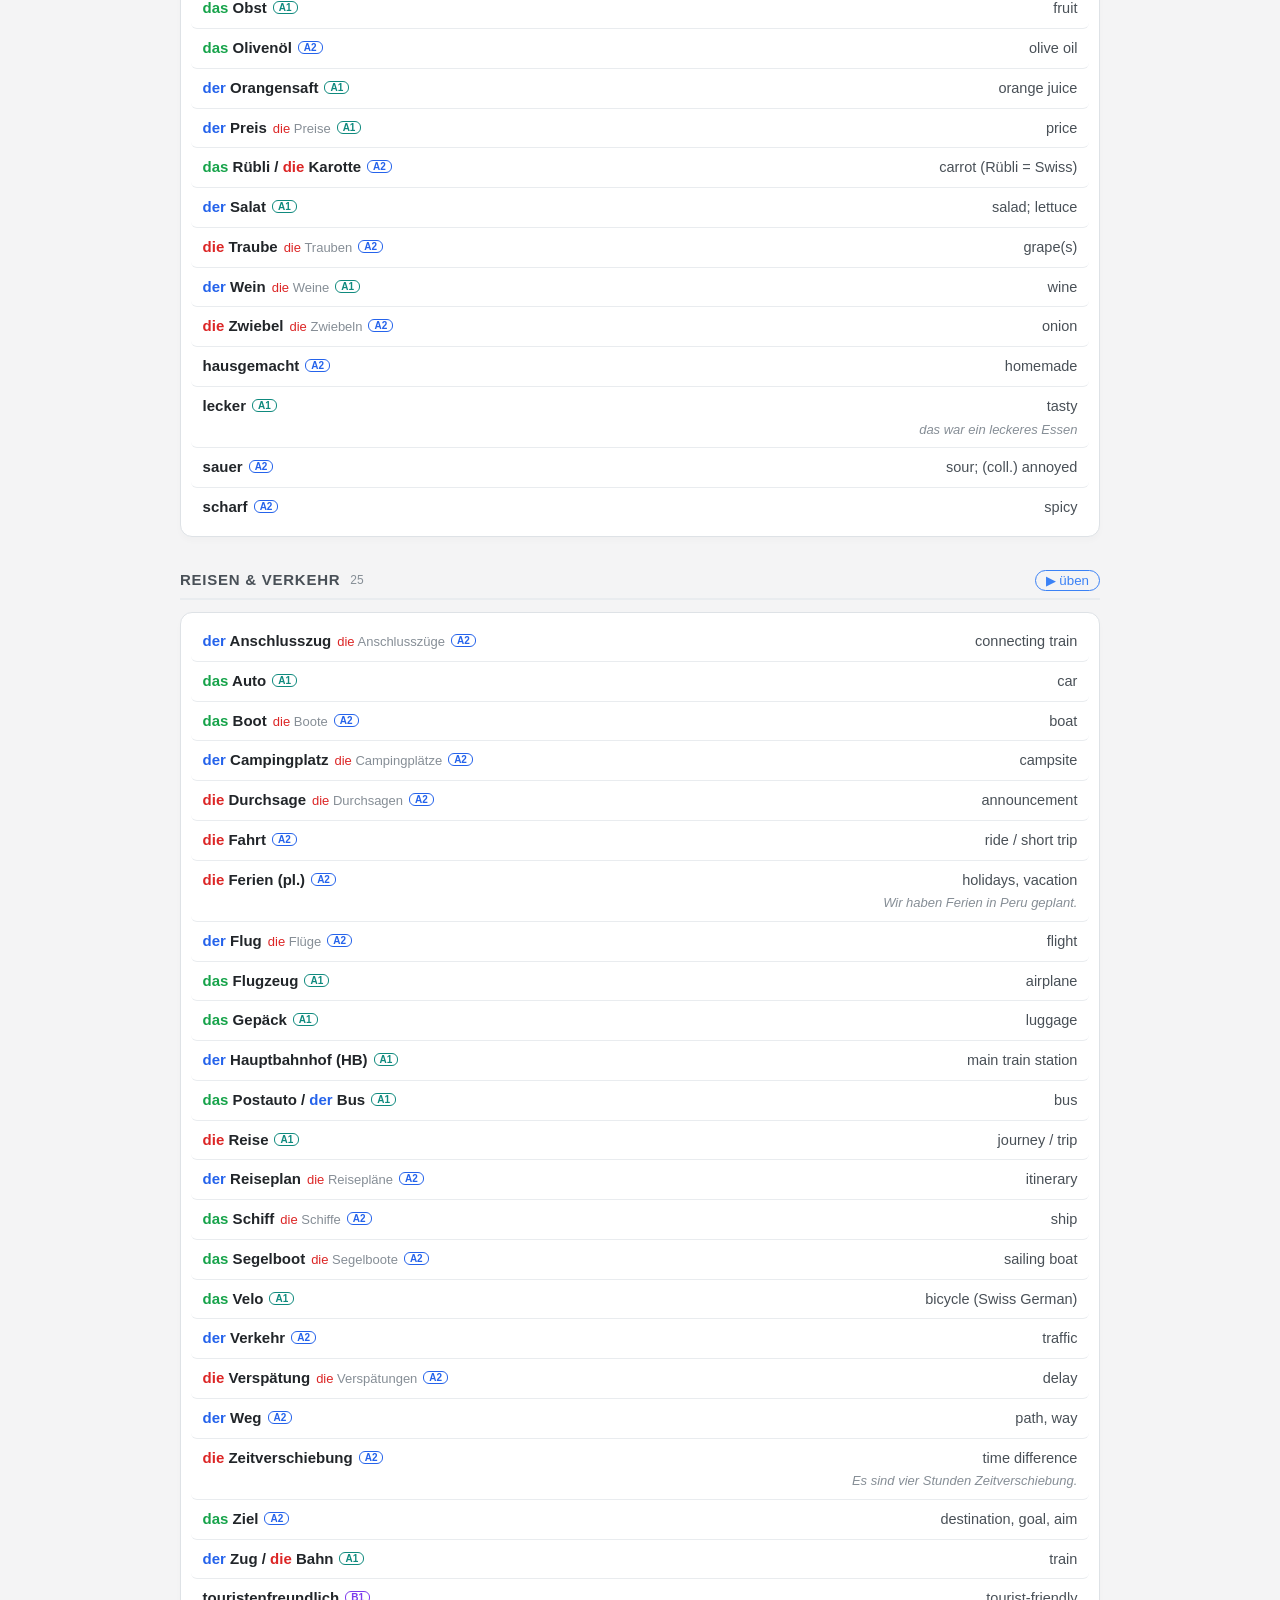
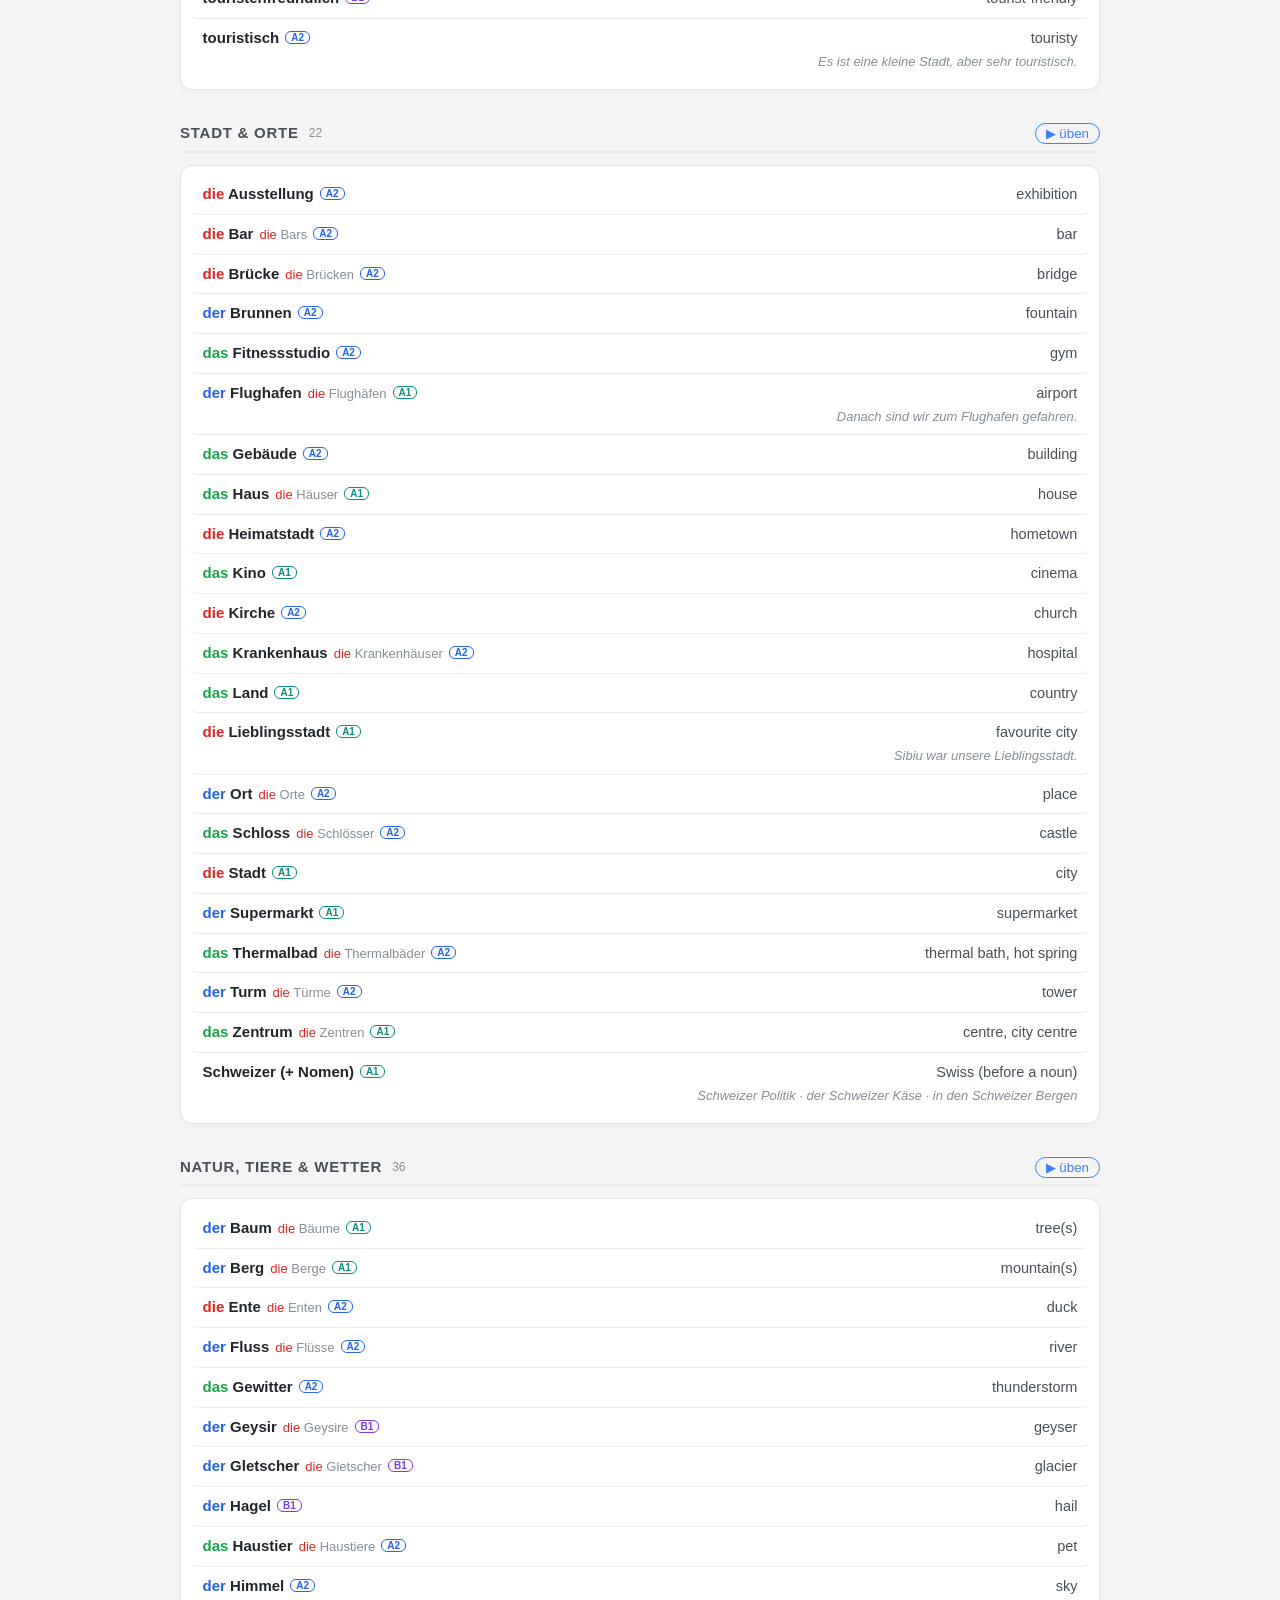
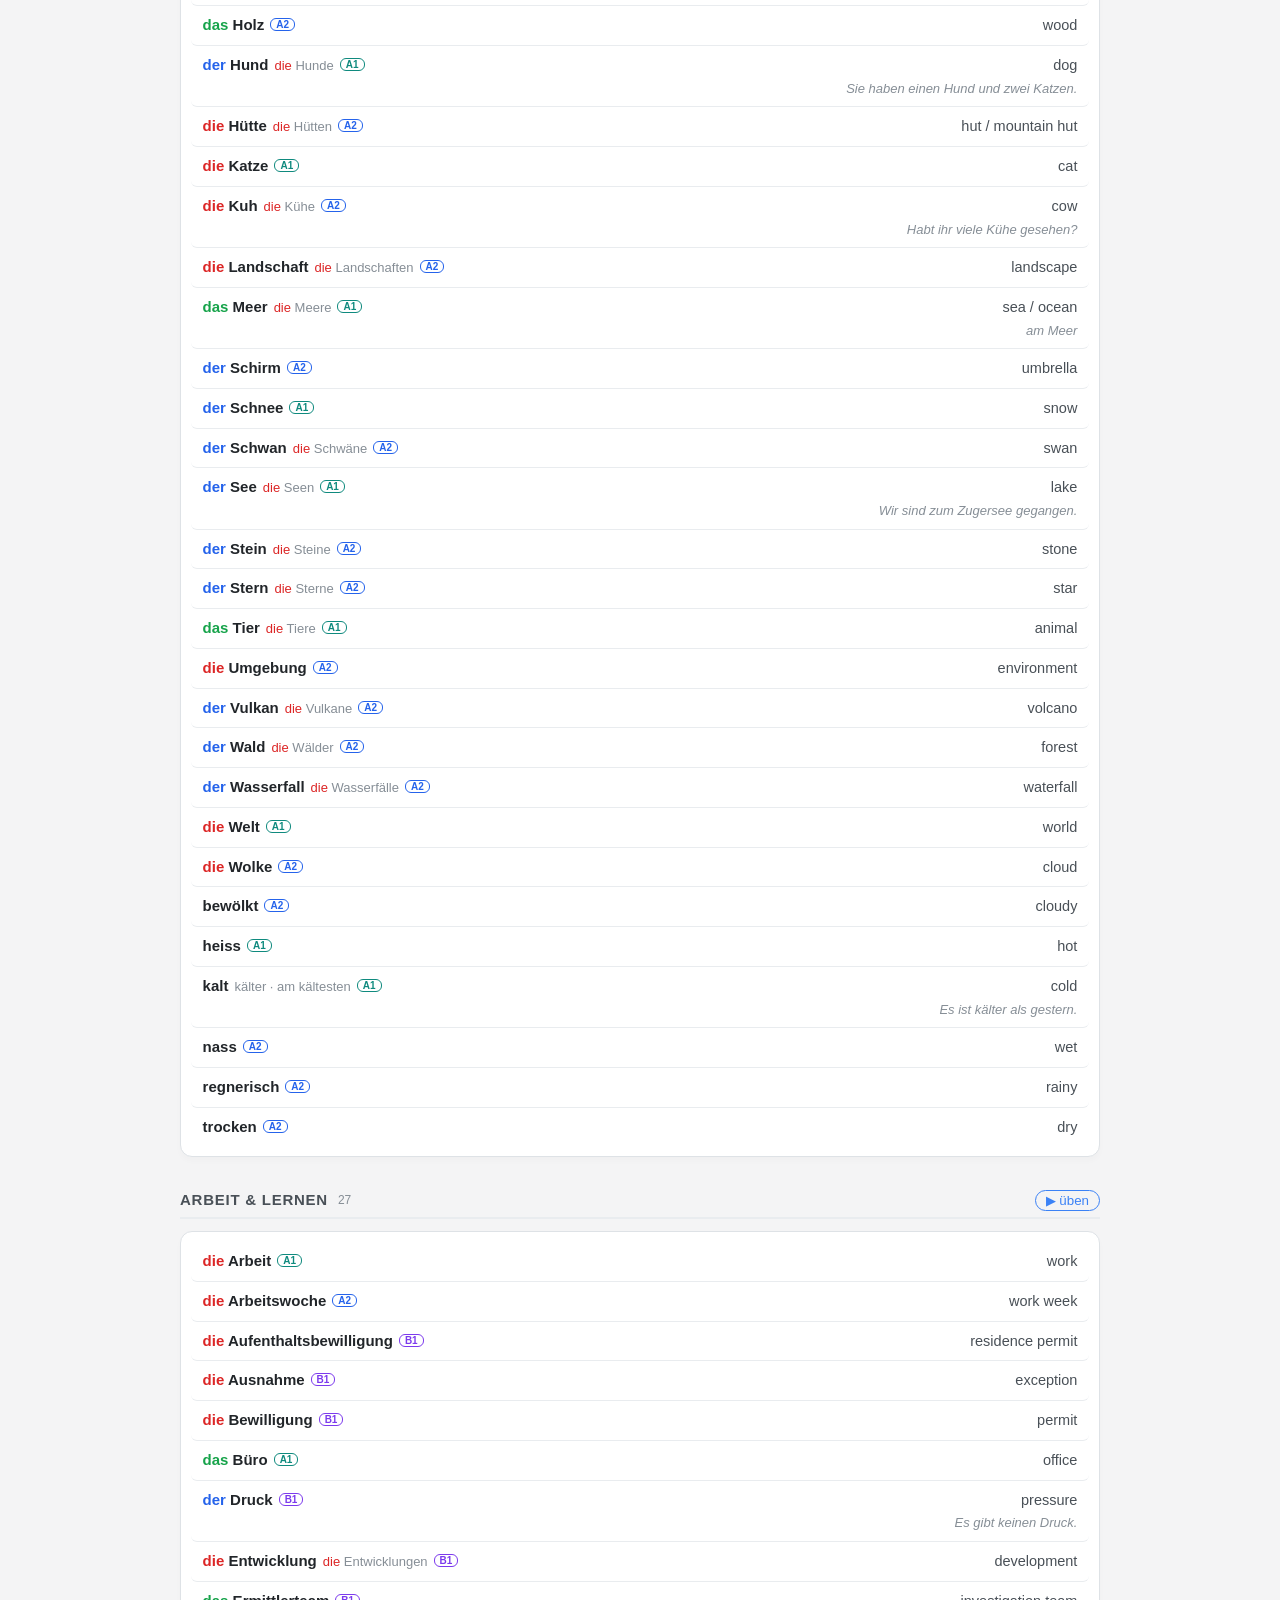
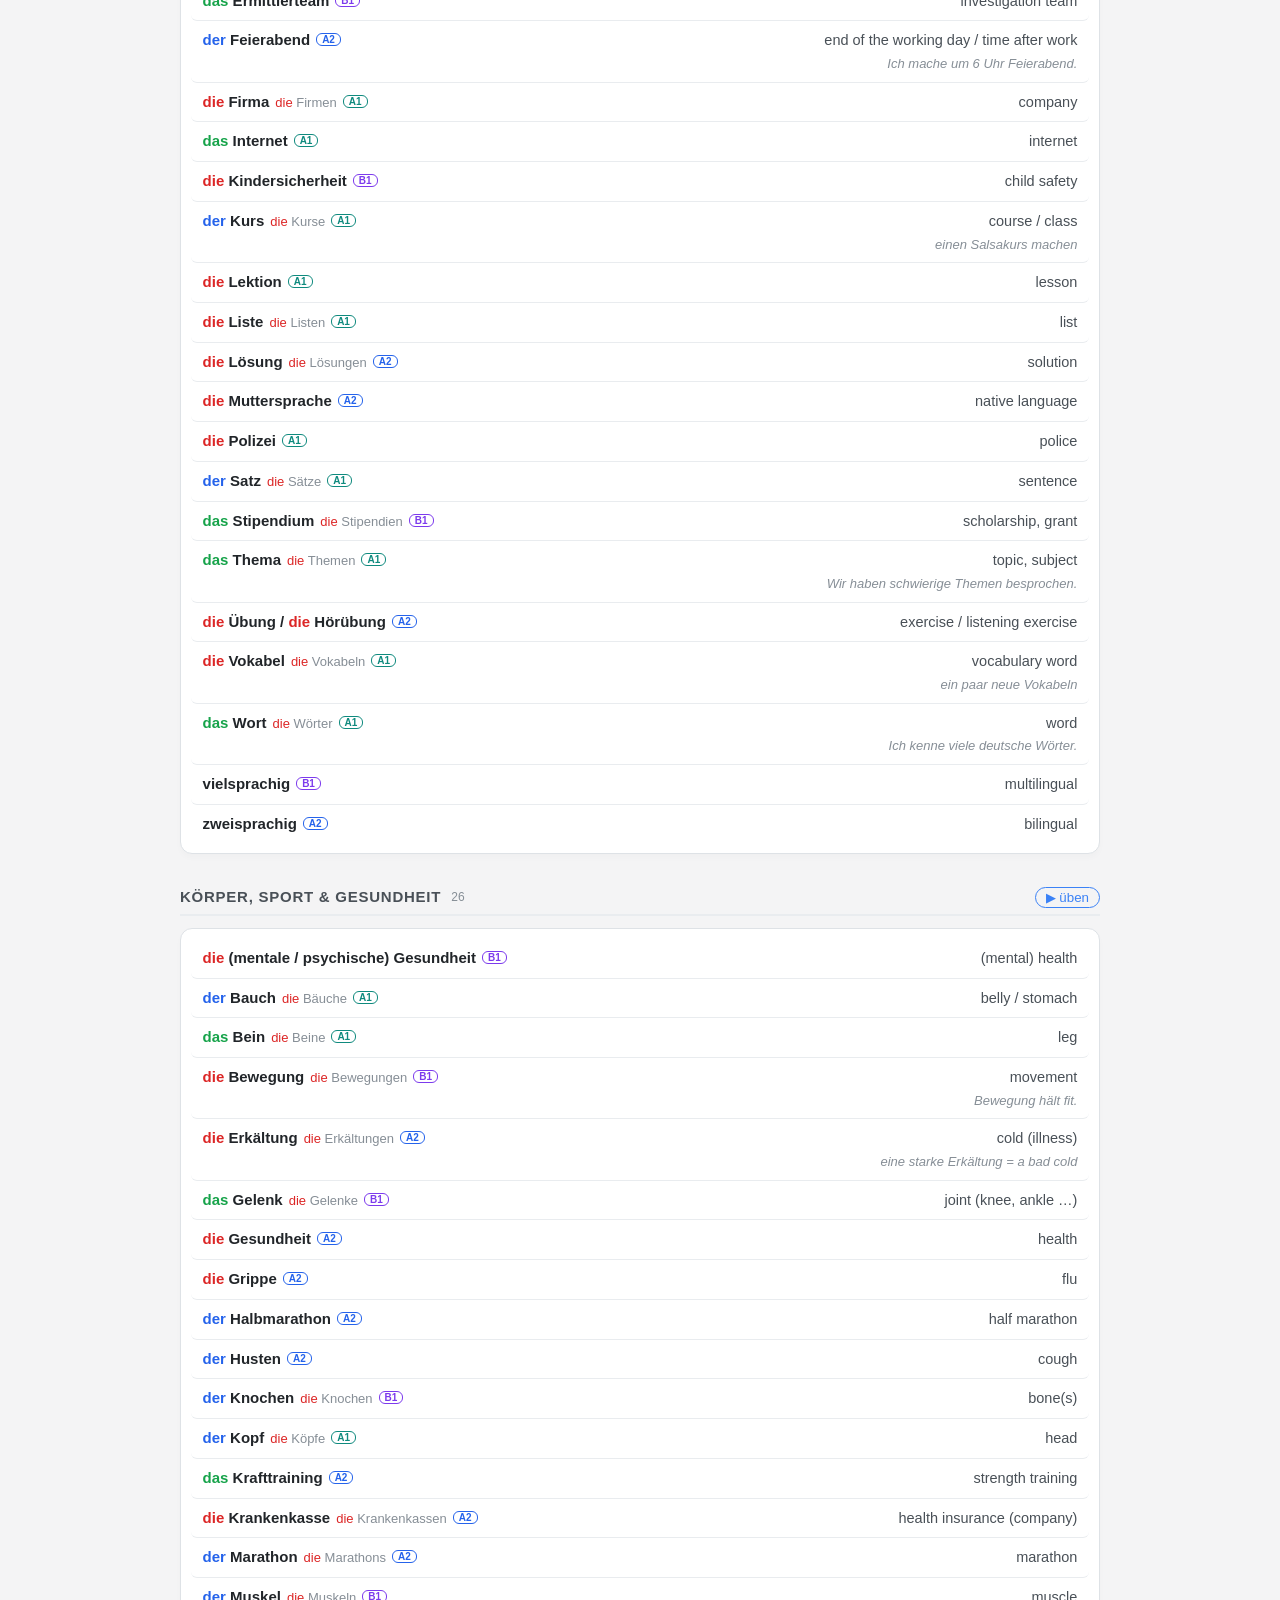
==== commit 10cd76d2: "Add level start page and A1/A2/B1 pages - index.html: pick a level, with counts, practice progress a" ====
--- a/alle.html
+++ b/alle.html
@@ -7,13 +7,11 @@
 <link rel="stylesheet" href="css/style.css">
 </head>
 <body>
-<header>
-  <h1>🇩🇪 German Study Notes</h1>
-  <div class="stats" id="stats"></div>
-</header>
+<header></header>
 <nav class="nav" id="nav"></nav>
 <main id="main"></main>
 
+<script src="data/levels.js"></script>
 <script src="data/topics.js"></script>
 <script src="data/words.js"></script>
 <script src="data/verbs.js"></script>
--- a/css/style.css
+++ b/css/style.css
@@ -107,3 +107,37 @@
     .tab.practice { margin-left: 0; }
     .vtable .hide-sm { display: none; }
   }
+
+  /* ---------- levels ---------- */
+  header { align-items: center; }
+  header h1 { display: flex; align-items: center; gap: 10px; flex-wrap: wrap; }
+  header h1 a.home { color: inherit; text-decoration: none; }
+  header h1 a.home:hover { text-decoration: underline; }
+  .lvbadge { font-size: 13px; font-weight: 700; color: #fff; background: var(--accent); border-radius: 14px; padding: 3px 10px; letter-spacing: .02em; }
+  .lvbadge.all { background: var(--text-2); }
+  .lvswitch { display: flex; gap: 4px; margin-left: auto; }
+  .lvswitch a { --c: var(--text-2); font-size: 13px; font-weight: 600; text-decoration: none; color: var(--c); border: 1px solid var(--border); background: var(--card); border-radius: 8px; padding: 3px 10px; }
+  .lvswitch a:hover { border-color: var(--c); }
+  .lvswitch a.on { background: var(--c); border-color: var(--c); color: #fff; }
+  header .stats { width: 100%; margin-top: -4px; }
+  .lvtag { --c: var(--text-3); font-size: 10px; font-weight: 700; color: var(--c); border: 1px solid var(--c); border-radius: 6px; padding: 0 5px; margin-left: 6px; vertical-align: 2px; }
+  .lvtag.none { --c: #d97706; background: #fffbeb; }
+  .elsewhere { font-size: 13px; color: var(--text-3); margin: -6px 0 12px; display: flex; flex-wrap: wrap; gap: 8px; align-items: center; }
+  .elsewhere:empty { display: none; }
+  .elsewhere a, p.basics a { --c: var(--accent); color: var(--c); font-weight: 600; text-decoration: none; border-bottom: 1px solid currentColor; }
+  p.basics { font-size: 13.5px; color: var(--text-3); background: var(--border-3); border-radius: var(--r-sm); padding: 6px 10px; }
+  .start { background: var(--accent-light); border: 1px solid var(--accent); border-radius: var(--r-lg); padding: .6rem 1rem; margin-bottom: 1.25rem; }
+  .start summary { cursor: pointer; font-weight: 600; color: var(--accent); }
+  .start summary .count { font-weight: 500; font-size: 12px; color: var(--text-3); margin-left: 6px; }
+  .start ol { margin: .6rem 0 .2rem; padding: 0; list-style: none; counter-reset: s; display: flex; flex-wrap: wrap; gap: 6px; }
+  .start li { counter-increment: s; display: flex; align-items: stretch; border: 1px solid var(--border); background: var(--card); border-radius: 16px; overflow: hidden; }
+  .start .step { font: inherit; font-size: 13px; background: none; border: 0; padding: 4px 6px 4px 10px; cursor: pointer; color: var(--text); }
+  .start .step::before { content: counter(s) ". "; color: var(--accent); font-weight: 700; }
+  .start .step:hover { text-decoration: underline; }
+  .start .tick { width: 26px; border: 0; border-left: 1px solid var(--border-2); background: none; cursor: pointer; color: var(--border); font-weight: 700; }
+  .start li.done .tick { color: #fff; }
+  .start .tick:hover { background: var(--border-3); }
+  .start li.done { border-color: var(--accent); }
+  .start li.done .step { color: var(--text-3); text-decoration: line-through; }
+  .start li.done .tick { background: var(--accent); }
+  @media (max-width: 640px) { .lvswitch { margin-left: 0; } }
